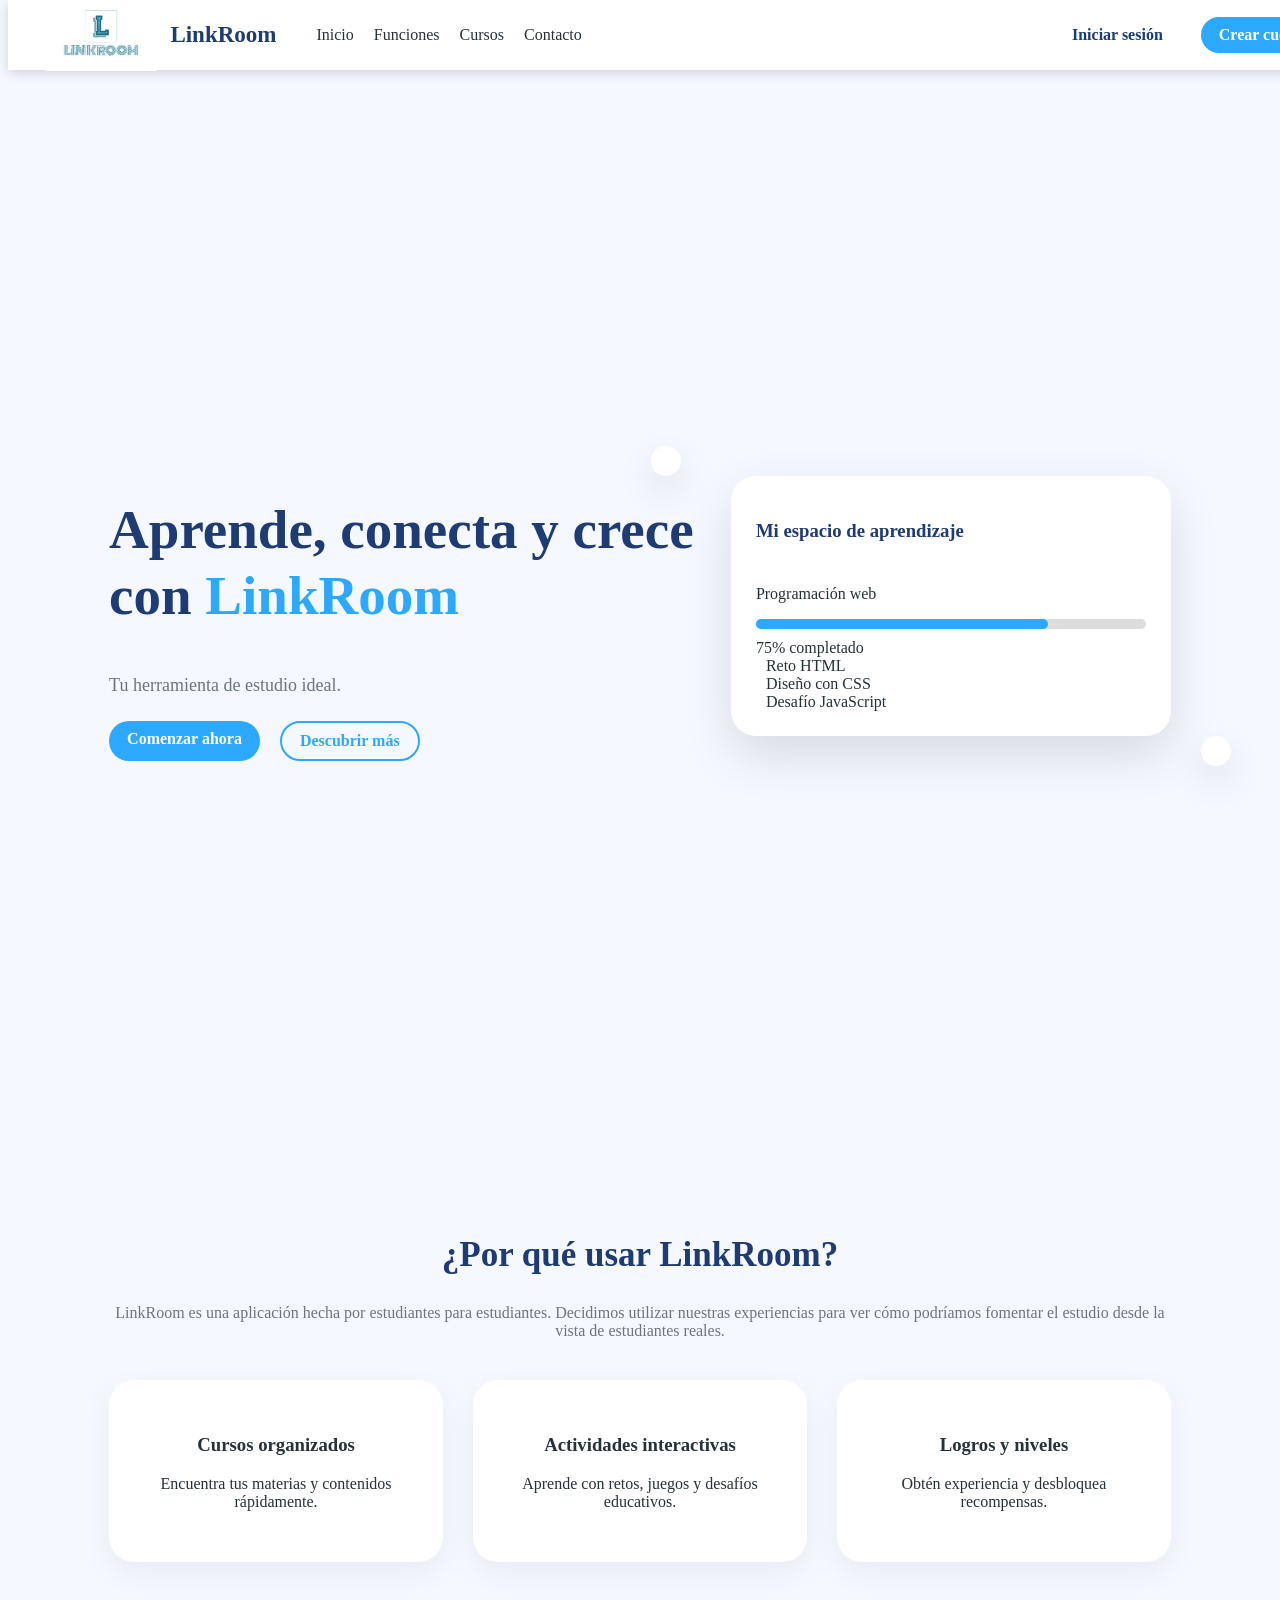
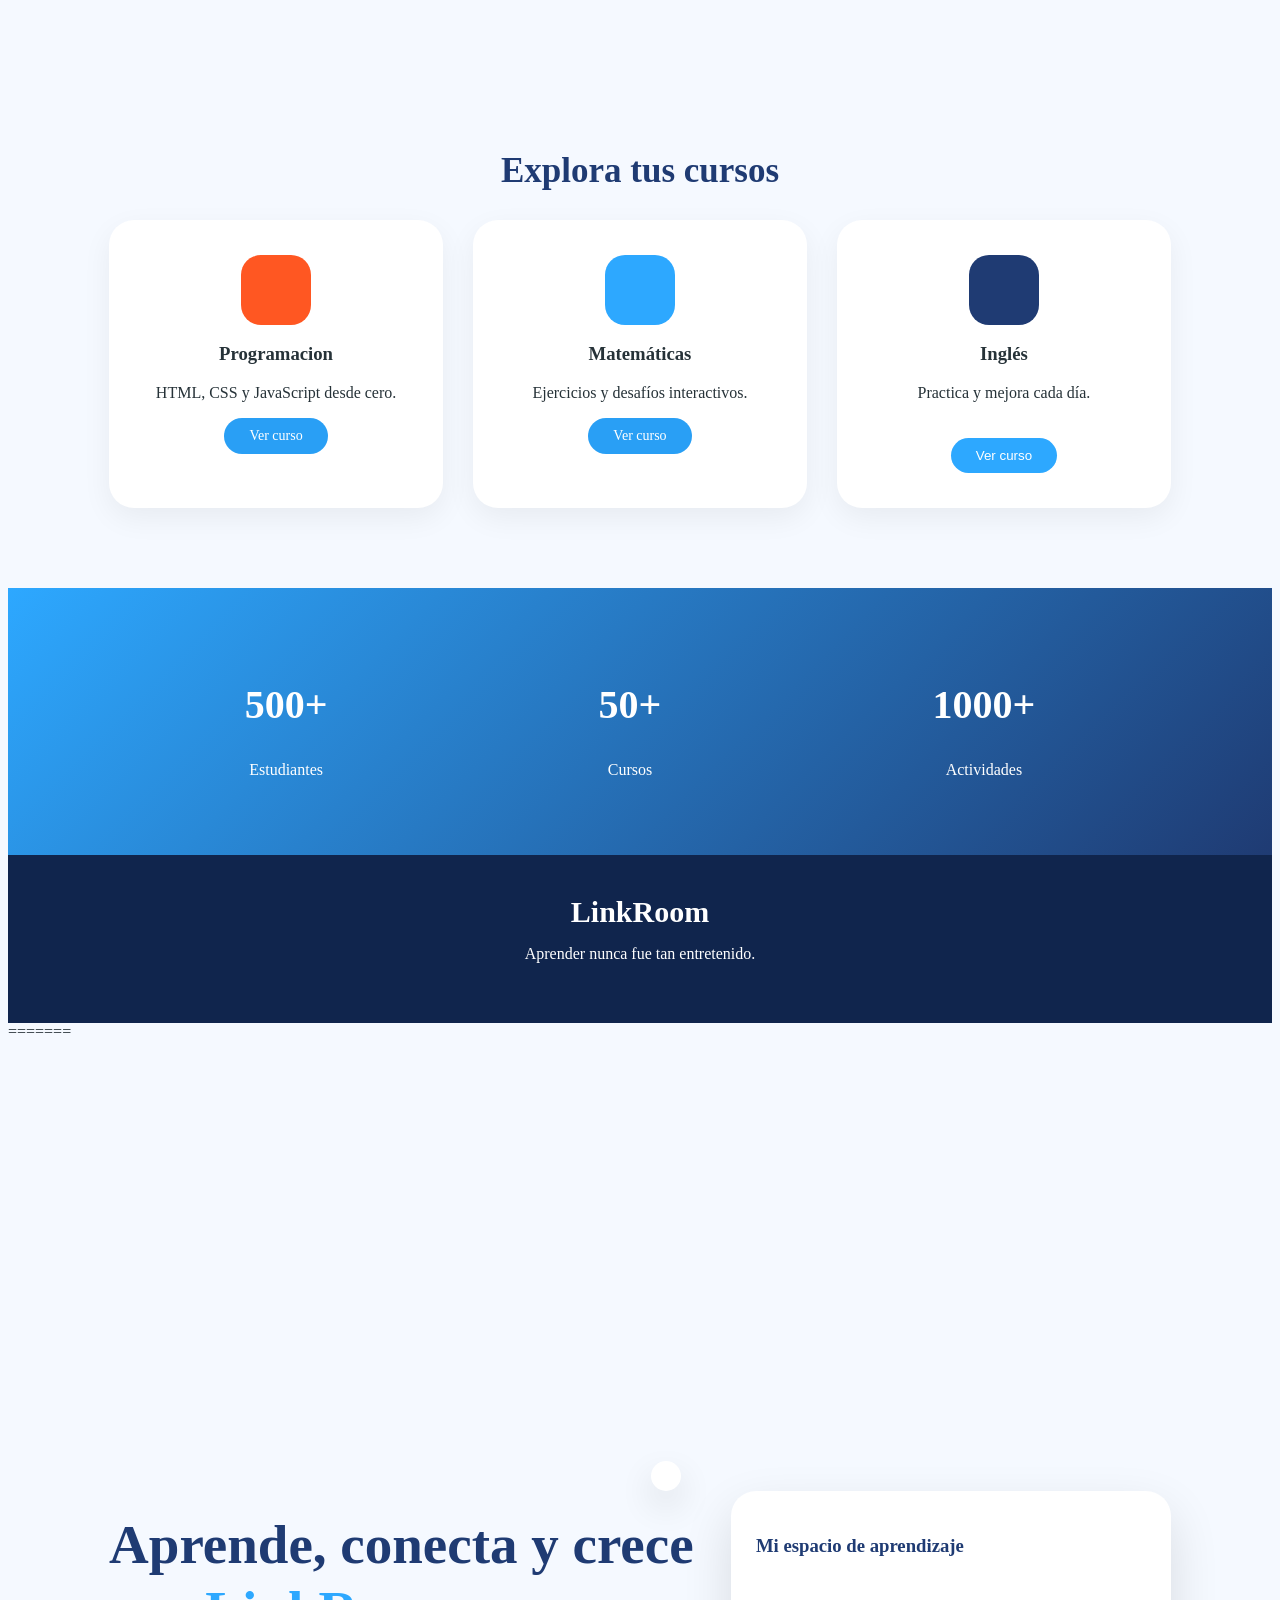
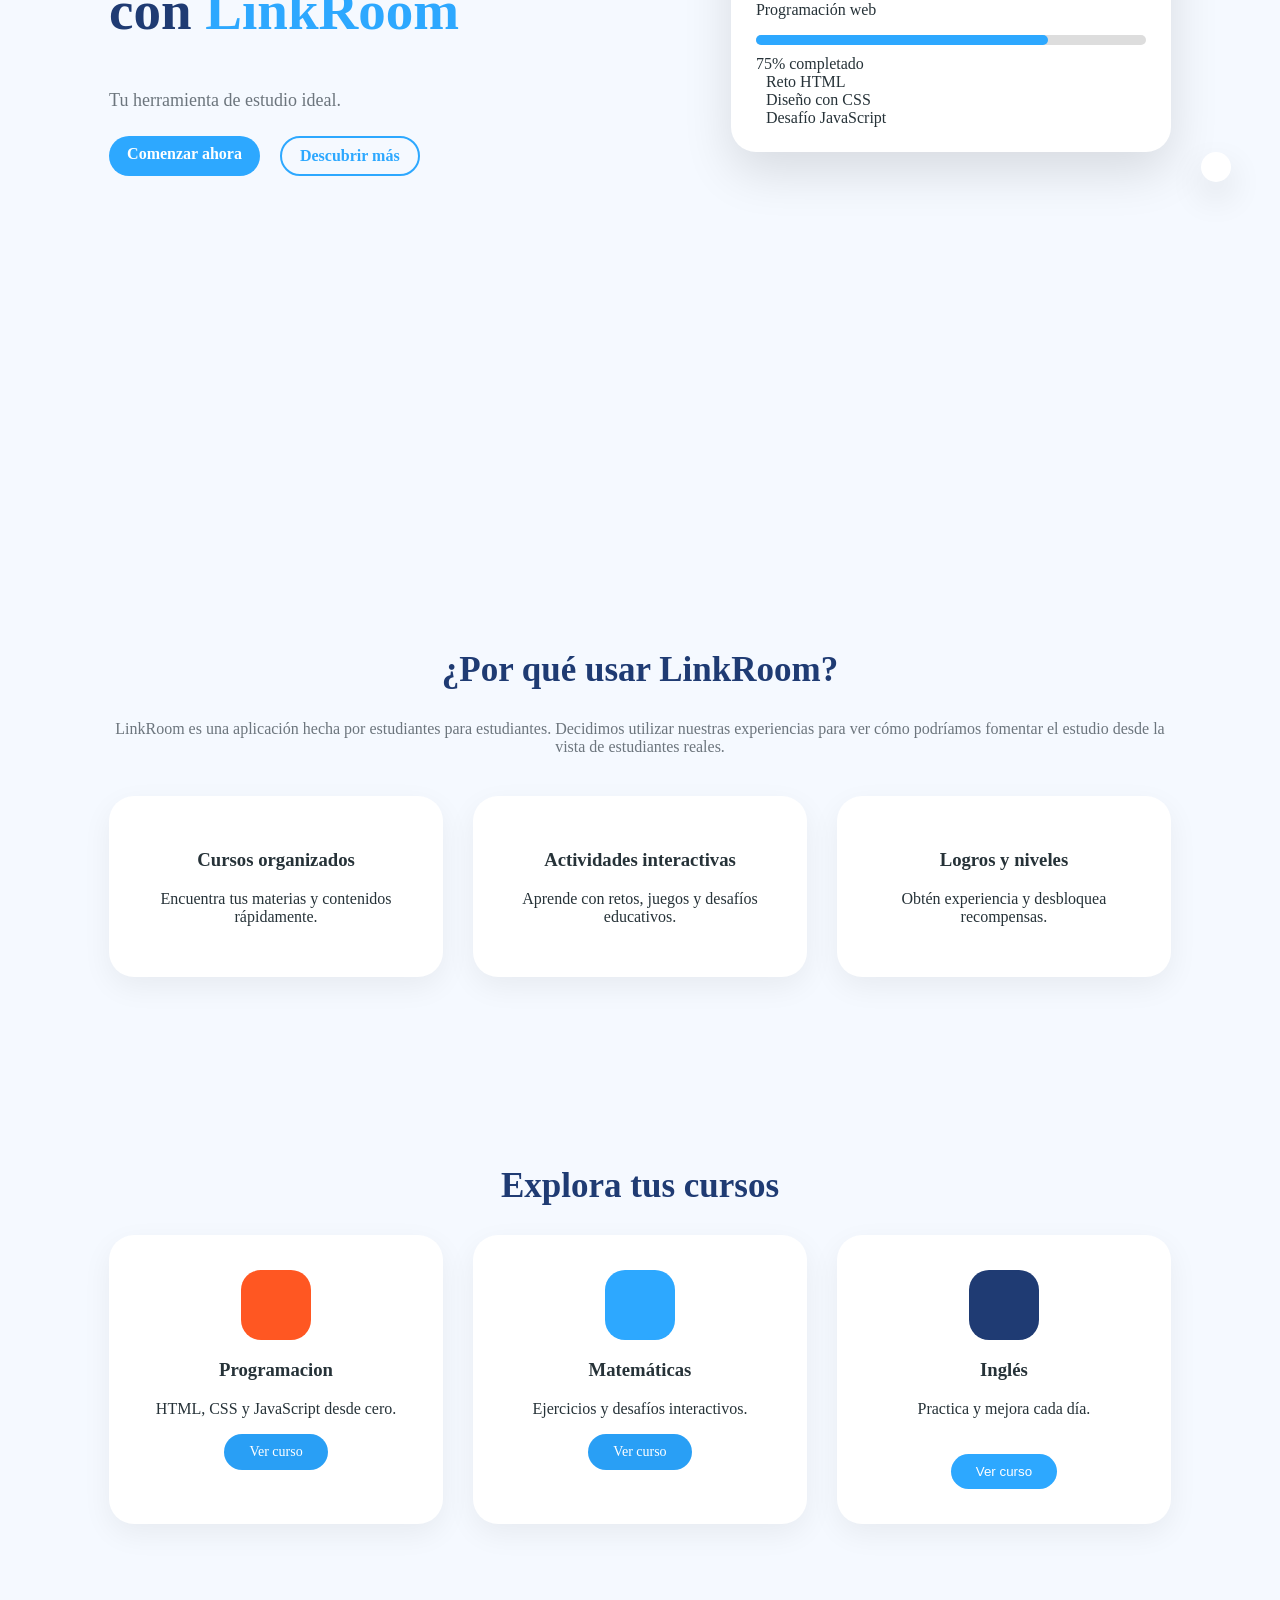
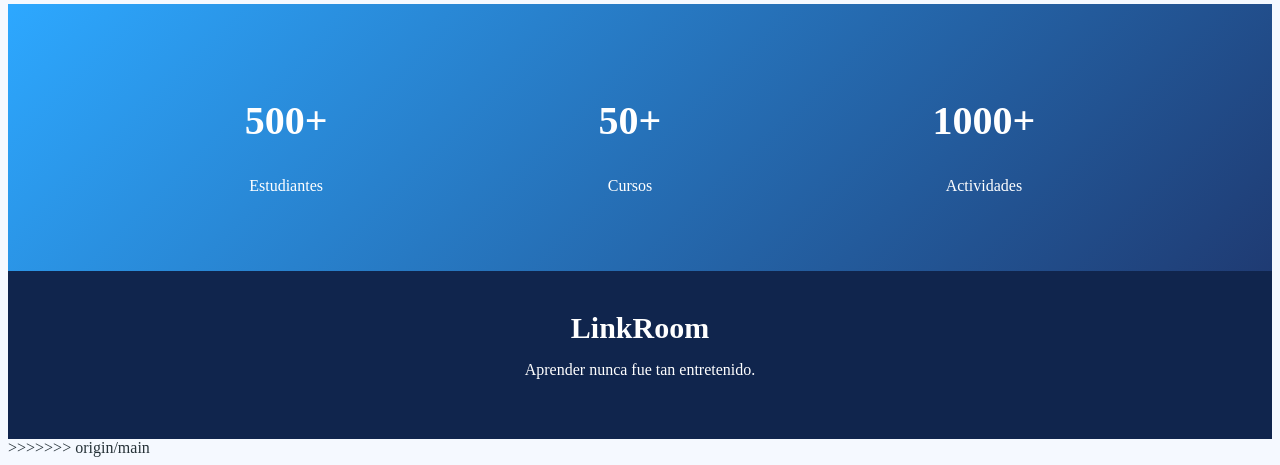
==== index.html @ 4f442d4c "Agrego README, HTML y CSS del proyecto Linkroom" ====
<<<<<<< HEAD
<!DOCTYPE html>
<html lang="es">
<head>
    <meta charset="UTF-8">
    <meta name="viewport" content="width=device-width, initial-scale=1.0">

    <title>LinkRoom | Aprende, conecta y crece</title>

    <link rel="stylesheet" href="linkroom.css">
    <link rel="stylesheet" href="mockup.css">
</head>
<body>

<header class="encabezado">
  <div class="logo">
     <img src="LINKROOM.jpg" alt="Logo de LinkRoom" class="logo-imagen">
    <i class="fa-solid fa-link"></i>
    <span>LinkRoom</span>
  </div>

  <nav class="navegacion">
    <a href="#inicio">Inicio</a>
    <a href="#funciones">Funciones</a>
    <a href="#cursos">Cursos</a>
    <a href="#contacto">Contacto</a>
      <a href="https://www.instagram.com/linkroom.sip/"
      target="_blank"
      class="instagram"
      aria-label="Instagram de LinkRoom">
        <i class="fab fa-instagram"></i>
    </a>
  </nav>

  <div class="botones-encabezado">
    <a href="registro.html" class="login-btn">Iniciar sesión</a>
    <a href="crear-cuenta.html" class="boton-principal">Crear cuenta</a>
  </div>

  <div class="menu-movil">
    <i class="fa-solid fa-bars"></i>
  </div>
</header>

<main>

  <section class="principal" id="inicio">
    <div class="texto-principal">
      <h1>Aprende, conecta y crece con <span>LinkRoom</span></h1>
      <p>Tu herramienta de estudio ideal.</p>

      <div class="botones-principales">
        <a href="registro.html" class="boton-principal">Comenzar ahora</a>
        <a href="#funciones" class="boton-secundario">Descubrir más</a>
      </div>
    </div>

    <div class="vista-panel">
      <article class="tarjeta-flotante tarjeta-experiencia">
        <i class="fa-solid fa-star"></i>
      </article>

      <article class="panel-estudiante">
        <header class="panel-titulo">
          <h3>Mi espacio de aprendizaje</h3>
          <i class="fa-solid fa-graduation-cap"></i>
        </header>

        <div class="progreso">
          <p>Programación web</p>

          <div class="barra">
            <div></div>
          </div>

          <span>75% completado</span>
        </div>

        <div class="lista-actividades">
          <article>
            <i class="fa-solid fa-code"></i>
            Reto HTML
          </article>

          <article>
            <i class="fa-solid fa-palette"></i>
            Diseño con CSS
          </article>

          <article>
            <i class="fa-solid fa-bolt"></i>
            Desafío JavaScript
          </article>
        </div>
      </article>

      <article class="tarjeta-flotante tarjeta-nivel">
        <i class="fa-solid fa-trophy"></i>
      </article>
    </div>
  </section>

  <section class="funciones" id="funciones">
    <header>
      <h2>¿Por qué usar LinkRoom?</h2>
      <p class="descripcion-seccion">
        LinkRoom es una aplicación hecha por estudiantes para estudiantes.
        Decidimos utilizar nuestras experiencias para ver cómo podríamos
        fomentar el estudio desde la vista de estudiantes reales.
      </p>
    </header>

    <div class="contenedor-funciones">

      <article class="tarjeta-funcion">
        <i class="fa-solid fa-book-open"></i>
        <h3>Cursos organizados</h3>
        <p>Encuentra tus materias y contenidos rápidamente.</p>
      </article>

      <article class="tarjeta-funcion">
        <i class="fa-solid fa-gamepad"></i>
        <h3>Actividades interactivas</h3>
        <p>Aprende con retos, juegos y desafíos educativos.</p>
      </article>

      <article class="tarjeta-funcion">
        <i class="fa-solid fa-ranking-star"></i>
        <h3>Logros y niveles</h3>
        <p>Obtén experiencia y desbloquea recompensas.</p>
      </article>

    </div>
  </section>

  <section class="cursos" id="cursos">
    <header>
      <h2>Explora tus cursos</h2>
    </header>

    <div class="contenedor-cursos">

      <article class="tarjeta-curso">
        <div class="icono-curso naranja">
          <i class="fa-brands fa-html5"></i>
        </div>

        <h3>Programacion</h3>
        <p>HTML, CSS y JavaScript desde cero.</p>
        <a href="clase-programacion.html" class="boton-curso">
    Ver curso
</a>
      </article>

      <article class="tarjeta-curso">
        <div class="icono-curso celeste">
          <i class="fa-solid fa-calculator"></i>
        </div>

        <h3>Matemáticas</h3>
        <p>Ejercicios y desafíos interactivos.</p>
      <a href="matematicas-clase.html" class="boton-curso">
    Ver curso
</a>
      </article>

      <article class="tarjeta-curso">
        <div class="icono-curso azul">
          <i class="fa-solid fa-language"></i>
        </div>

        <h3>Inglés</h3>
        <p>Practica y mejora cada día.</p>
        <button>Ver curso</button>
      </article>

    </div>
  </section>

  <section class="estadisticas">
    <article>
      <h2>500+</h2>
      <p>Estudiantes</p>
    </article>

    <article>
      <h2>50+</h2>
      <p>Cursos</p>
    </article>

    <article>
      <h2>1000+</h2>
      <p>Actividades</p>
    </article>
  </section>

</main>

<footer id="contacto">
  <div class="logo-pie">
    <i class="fa-solid fa-link"></i>
    LinkRoom
  </div>

  <p>Aprender nunca fue tan entretenido.</p>

  <div class="redes">
    <i class="fa-brands fa-instagram"></i>
    <i class="fa-brands fa-discord"></i>
    <i class="fa-brands fa-youtube"></i>
  </div>


</footer>

<script src="js/principal.js"></script>

</body>
=======
<!DOCTYPE html>
<html lang="es">
<head>
    <meta charset="UTF-8">
    <meta name="viewport" content="width=device-width, initial-scale=1.0">

    <title>LinkRoom | Aprende, conecta y crece</title>

    <link rel="stylesheet" href="linkroom.css">
    <link rel="stylesheet" href="mockup.css">
</head>
<body>

<header class="encabezado">
  <div class="logo">
     <img src="LINKROOM.jpg" alt="Logo de LinkRoom" class="logo-imagen">
    <i class="fa-solid fa-link"></i>
    <span>LinkRoom</span>
  </div>

  <nav class="navegacion">
    <a href="#inicio">Inicio</a>
    <a href="#funciones">Funciones</a>
    <a href="#cursos">Cursos</a>
    <a href="#contacto">Contacto</a>
      <a href="https://www.instagram.com/linkroom.sip/"
      target="_blank"
      class="instagram"
      aria-label="Instagram de LinkRoom">
        <i class="fab fa-instagram"></i>
    </a>
  </nav>

  <div class="botones-encabezado">
    <a href="registro.html" class="login-btn">Iniciar sesión</a>
    <a href="crear-cuenta.html" class="boton-principal">Crear cuenta</a>
  </div>

  <div class="menu-movil">
    <i class="fa-solid fa-bars"></i>
  </div>
</header>

<main>

  <section class="principal" id="inicio">
    <div class="texto-principal">
      <h1>Aprende, conecta y crece con <span>LinkRoom</span></h1>
      <p>Tu herramienta de estudio ideal.</p>

      <div class="botones-principales">
        <a href="registro.html" class="boton-principal">Comenzar ahora</a>
        <a href="#funciones" class="boton-secundario">Descubrir más</a>
      </div>
    </div>

    <div class="vista-panel">
      <article class="tarjeta-flotante tarjeta-experiencia">
        <i class="fa-solid fa-star"></i>
      </article>

      <article class="panel-estudiante">
        <header class="panel-titulo">
          <h3>Mi espacio de aprendizaje</h3>
          <i class="fa-solid fa-graduation-cap"></i>
        </header>

        <div class="progreso">
          <p>Programación web</p>

          <div class="barra">
            <div></div>
          </div>

          <span>75% completado</span>
        </div>

        <div class="lista-actividades">
          <article>
            <i class="fa-solid fa-code"></i>
            Reto HTML
          </article>

          <article>
            <i class="fa-solid fa-palette"></i>
            Diseño con CSS
          </article>

          <article>
            <i class="fa-solid fa-bolt"></i>
            Desafío JavaScript
          </article>
        </div>
      </article>

      <article class="tarjeta-flotante tarjeta-nivel">
        <i class="fa-solid fa-trophy"></i>
      </article>
    </div>
  </section>

  <section class="funciones" id="funciones">
    <header>
      <h2>¿Por qué usar LinkRoom?</h2>
      <p class="descripcion-seccion">
        LinkRoom es una aplicación hecha por estudiantes para estudiantes.
        Decidimos utilizar nuestras experiencias para ver cómo podríamos
        fomentar el estudio desde la vista de estudiantes reales.
      </p>
    </header>

    <div class="contenedor-funciones">

      <article class="tarjeta-funcion">
        <i class="fa-solid fa-book-open"></i>
        <h3>Cursos organizados</h3>
        <p>Encuentra tus materias y contenidos rápidamente.</p>
      </article>

      <article class="tarjeta-funcion">
        <i class="fa-solid fa-gamepad"></i>
        <h3>Actividades interactivas</h3>
        <p>Aprende con retos, juegos y desafíos educativos.</p>
      </article>

      <article class="tarjeta-funcion">
        <i class="fa-solid fa-ranking-star"></i>
        <h3>Logros y niveles</h3>
        <p>Obtén experiencia y desbloquea recompensas.</p>
      </article>

    </div>
  </section>

  <section class="cursos" id="cursos">
    <header>
      <h2>Explora tus cursos</h2>
    </header>

    <div class="contenedor-cursos">

      <article class="tarjeta-curso">
        <div class="icono-curso naranja">
          <i class="fa-brands fa-html5"></i>
        </div>

        <h3>Programacion</h3>
        <p>HTML, CSS y JavaScript desde cero.</p>
        <a href="clase-programacion.html" class="boton-curso">
    Ver curso
</a>
      </article>

      <article class="tarjeta-curso">
        <div class="icono-curso celeste">
          <i class="fa-solid fa-calculator"></i>
        </div>

        <h3>Matemáticas</h3>
        <p>Ejercicios y desafíos interactivos.</p>
      <a href="matematicas-clase.html" class="boton-curso">
    Ver curso
</a>
      </article>

      <article class="tarjeta-curso">
        <div class="icono-curso azul">
          <i class="fa-solid fa-language"></i>
        </div>

        <h3>Inglés</h3>
        <p>Practica y mejora cada día.</p>
        <button>Ver curso</button>
      </article>

    </div>
  </section>

  <section class="estadisticas">
    <article>
      <h2>500+</h2>
      <p>Estudiantes</p>
    </article>

    <article>
      <h2>50+</h2>
      <p>Cursos</p>
    </article>

    <article>
      <h2>1000+</h2>
      <p>Actividades</p>
    </article>
  </section>

</main>

<footer id="contacto">
  <div class="logo-pie">
    <i class="fa-solid fa-link"></i>
    LinkRoom
  </div>

  <p>Aprender nunca fue tan entretenido.</p>

  <div class="redes">
    <i class="fa-brands fa-instagram"></i>
    <i class="fa-brands fa-discord"></i>
    <i class="fa-brands fa-youtube"></i>
  </div>


</footer>

<script src="js/principal.js"></script>

</body>
>>>>>>> origin/main
</html>
---- linkroom.css ----
<<<<<<< HEAD
/* ===================================
LINKROOM - ESTILOS PRINCIPALES
DiseÃ±o en espaÃ±ol
=================================== */


/* CONFIGURACIÃ“N GENERAL */


* {
  margin: 0;
  padding: 0;
  box-sizing: border-box;
  font-family: 'Poppins', sans-serif;
  scroll-behavior: smooth;
}

:root {
  --azul-celeste: #2DA8FF;
  --azul-oscuro: #1F3B73;
  --blanco: #fff;
  --fondo: #F5F9FF;
  --texto: #263238;
  --gris: #6c757d;
  --sombra: 0 10px 30px rgba(0, 0, 0, .06);
}

body {
  background: var(--fondo);
  color: var(--texto);
  overflow-x: hidden;
  transition: background-color 0.5s ease;
}

/* Header */
.encabezado {
  width: 100%;
  height: 70px;
  background: var(--blanco);
  display: flex;
  align-items: center;
  padding: 0 3%;
  position: fixed;
  top: 0;
  z-index: 1000;
  box-shadow: 0 3px 12px rgba(0, 0, 0, .08);
}

.logo {
  display: flex;
  align-items: center;
  gap: 7px;
  font-size: 23px;
  font-weight: 700;
  color: var(--azul-oscuro);
}

.logo i {
  color: var(--azul-celeste);
  font-size: 27px;
}

.navegacion {
  display: flex;
  gap: 20px;
  margin-left: 40px;
}

.navegacion a {
  text-decoration: none;
  color: var(--texto);
  font-weight: 500;
  transition: .3s;
}

.navegacion a:hover {
  color: var(--azul-celeste);
}

.botones-encabezado {
  display: flex;
  align-items: center;
  gap: 10px;
  margin-left: auto;
}

.boton-principal,
.boton-iniciar,
.boton-secundario {
  padding: 9px 18px;
  border-radius: 25px;
  text-decoration: none;
  font-weight: 600;
  transition: .3s;
}

.login-btn {
    color: #183b7a;
    text-decoration: none;
    font-weight: 600;
    margin-right: 28px;
}




.boton-principal {
  background: var(--azul-celeste);
  color: var(--blanco);
}

.boton-principal:hover {
  transform: translateY(-2px);
  box-shadow: 0 7px 15px rgba(45, 168, 255, .3);
}

.boton-iniciar {
  color: var(--azul-oscuro);
}

.boton-secundario {
  border: 2px solid var(--azul-celeste);
  color: var(--azul-celeste);
}

.menu-movil {
  display: none;
  font-size: 24px;
}

/* Principal */
.principal {
  min-height: 100vh;
  padding: 130px 8% 70px;
  display: flex;
  align-items: center;
  justify-content: space-between;
}

.texto-principal {
  max-width: 600px;
}

.texto-principal h1 {
  font-size: 55px;
  line-height: 1.2;
  color: var(--azul-oscuro);
}

.texto-principal h1 span {
  color: var(--azul-celeste);
}

.texto-principal p {
  margin: 25px 0;
  font-size: 18px;
  color: var(--gris);
}

.botones-principales {
  display: flex;
  gap: 20px;
}

/* Panel */
.vista-panel {
  position: relative;
}

.panel-estudiante {
  width: 390px;
  background: var(--blanco);
  padding: 25px;
  border-radius: 25px;
  box-shadow: 0 20px 50px rgba(0, 0, 0, .12);
}

.panel-titulo {
  display: flex;
  justify-content: space-between;
  align-items: center;
  color: var(--azul-oscuro);
}

.progreso {
  margin-top: 25px;
}

.barra {
  height: 10px;
  background: #ddd;
  border-radius: 20px;
  margin: 10px 0;
}

.barra div {
  width: 75%;
  height: 100%;
  background: var(--azul-celeste);
  border-radius: 20px;
}

.lista-actividades div {
  background: #f2f7ff;
  padding: 15px;
  margin-top: 12px;
  border-radius: 15px;
}

.lista-actividades i {
  color: var(--azul-celeste);
  margin-right: 10px;
}

.tarjeta-flotante {
  position: absolute;
  background: var(--blanco);
  padding: 15px;
  border-radius: 18px;
  display: flex;
  align-items: center;
  gap: 10px;
  box-shadow: 0 15px 35px rgba(0, 0, 0, .12);
}

.tarjeta-flotante i {
  color: #FFD700;
  font-size: 25px;
}

.tarjeta-experiencia {
  top: -30px;
  left: -80px;
}

.tarjeta-nivel {
  bottom: -30px;
  right: -60px;
}

/* Secciones */
.funciones,
.cursos {
  padding: 80px 8%;
  text-align: center;
}

.funciones h2,
.cursos h2 {
  color: var(--azul-oscuro);
  font-size: 35px;
}

.descripcion-seccion {
  color: var(--gris);
  margin: 15px auto 40px;
}

.contenedor-funciones,
.contenedor-cursos {
  display: grid;
  grid-template-columns: repeat(3, 1fr);
  gap: 30px;
}

.tarjeta-funcion,
.tarjeta-curso {
  background: var(--blanco);
  padding: 35px;
  border-radius: 25px;
  box-shadow: var(--sombra);
  transition: .3s;
}

.tarjeta-funcion:hover,
.tarjeta-curso:hover {
  transform: translateY(-10px);
}

.tarjeta-funcion i {
  color: var(--azul-celeste);
  font-size: 40px;
  margin-bottom: 20px;
}

/* Cursos */
.icono-curso {
  width: 70px;
  height: 70px;
  margin: auto;
  border-radius: 20px;
  display: flex;
  align-items: center;
  justify-content: center;
  color: var(--blanco);
  font-size: 35px;
}

.naranja {
  background: #ff5722;
}

.celeste {
  background: var(--azul-celeste);
}

.azul {
  background: var(--azul-oscuro);
}

.tarjeta-curso button {
  margin-top: 20px;
  padding: 10px 25px;
  border: none;
  border-radius: 25px;
  background: var(--azul-celeste);
  color: var(--blanco);
  cursor: pointer;
}

/* Estadísticas */
.estadisticas {
  background: linear-gradient(135deg, var(--azul-celeste), var(--azul-oscuro));
  color: var(--blanco);
  padding: 60px 8%;
  display: flex;
  justify-content: space-around;
  text-align: center;
}

.estadisticas h2 {
  font-size: 40px;
}

/* Footer */
footer {
  background: #10254d;
  color: var(--blanco);
  text-align: center;
  padding: 40px;
}

.logo-pie {
  font-size: 30px;
  font-weight: 700;
}

.redes {
  margin: 20px;
}

.redes i {
  font-size: 25px;
  margin: 10px;
}

/* Responsive */
@media (max-width: 900px) {
  .principal {
    flex-direction: column;
    text-align: center;
  }

  .texto-principal h1 {
    font-size: 40px;
  }

  .contenedor-funciones,
  .contenedor-cursos {
    grid-template-columns: 1fr;
  }

  .navegacion,
  .botones-encabezado {
    display: none;
  }

  .menu-movil {
    display: block;
    margin-left: auto;
  }

  .panel-estudiante {
    margin-top: 70px;
  }
}




/* =====formulario de registro===== */
.formulario-seccion {
    width: 400px;
    max-width: 90%;
    margin: 100px auto;
    padding: 40px;
    background: white;
    border-radius: 20px;
    box-shadow: 0 15px 40px rgba(0, 0, 0, 0.08);
}

.formulario-seccion h1 {
    color: #23427f;
    margin-bottom: 10px;
}

.formulario-seccion p {
    color: #666;
    margin-bottom: 25px;
}

.formulario-seccion form {
    display: flex;
    flex-direction: column;
}

.formulario-seccion label {
    margin-bottom: 7px;
    color: #333;
    font-weight: 600;
}

.formulario-seccion input {
    padding: 13px;
    margin-bottom: 18px;
    border: 1px solid #ddd;
    border-radius: 8px;
    font-size: 15px;
}

.formulario-seccion input:focus {
    outline: none;
    border-color: #2da3f5;
}

.formulario-seccion button {
    border: none;
    cursor: pointer;
    font-size: 16px;
    margin-top: 5px;
}

.formulario-seccion a {
    color: #249cf0;
    text-decoration: none;
}
.logo-imagen {
    width: 110px;
    height: 110px;
    object-fit: contain;
}

.boton-curso {
    display: inline-block;
    text-decoration: none;
    background-color: #299ff5;
    color: white;
    padding: 10px 25px;
    border-radius: 25px;
    font-size: 14px;
}

.boton-curso:hover {
    background-color: #168de5;
=======
/* ===================================
LINKROOM - ESTILOS PRINCIPALES
DiseÃ±o en espaÃ±ol
=================================== */


/* CONFIGURACIÃ“N GENERAL */


* {
  margin: 0;
  padding: 0;
  box-sizing: border-box;
  font-family: 'Poppins', sans-serif;
  scroll-behavior: smooth;
}

:root {
  --azul-celeste: #2DA8FF;
  --azul-oscuro: #1F3B73;
  --blanco: #fff;
  --fondo: #F5F9FF;
  --texto: #263238;
  --gris: #6c757d;
  --sombra: 0 10px 30px rgba(0, 0, 0, .06);
}

body {
  background: var(--fondo);
  color: var(--texto);
  overflow-x: hidden;
  transition: background-color 0.5s ease;
}

/* Header */
.encabezado {
  width: 100%;
  height: 70px;
  background: var(--blanco);
  display: flex;
  align-items: center;
  padding: 0 3%;
  position: fixed;
  top: 0;
  z-index: 1000;
  box-shadow: 0 3px 12px rgba(0, 0, 0, .08);
}

.logo {
  display: flex;
  align-items: center;
  gap: 7px;
  font-size: 23px;
  font-weight: 700;
  color: var(--azul-oscuro);
}

.logo i {
  color: var(--azul-celeste);
  font-size: 27px;
}

.navegacion {
  display: flex;
  gap: 20px;
  margin-left: 40px;
}

.navegacion a {
  text-decoration: none;
  color: var(--texto);
  font-weight: 500;
  transition: .3s;
}

.navegacion a:hover {
  color: var(--azul-celeste);
}

.botones-encabezado {
  display: flex;
  align-items: center;
  gap: 10px;
  margin-left: auto;
}

.boton-principal,
.boton-iniciar,
.boton-secundario {
  padding: 9px 18px;
  border-radius: 25px;
  text-decoration: none;
  font-weight: 600;
  transition: .3s;
}

.login-btn {
    color: #183b7a;
    text-decoration: none;
    font-weight: 600;
    margin-right: 28px;
}




.boton-principal {
  background: var(--azul-celeste);
  color: var(--blanco);
}

.boton-principal:hover {
  transform: translateY(-2px);
  box-shadow: 0 7px 15px rgba(45, 168, 255, .3);
}

.boton-iniciar {
  color: var(--azul-oscuro);
}

.boton-secundario {
  border: 2px solid var(--azul-celeste);
  color: var(--azul-celeste);
}

.menu-movil {
  display: none;
  font-size: 24px;
}

/* Principal */
.principal {
  min-height: 100vh;
  padding: 130px 8% 70px;
  display: flex;
  align-items: center;
  justify-content: space-between;
}

.texto-principal {
  max-width: 600px;
}

.texto-principal h1 {
  font-size: 55px;
  line-height: 1.2;
  color: var(--azul-oscuro);
}

.texto-principal h1 span {
  color: var(--azul-celeste);
}

.texto-principal p {
  margin: 25px 0;
  font-size: 18px;
  color: var(--gris);
}

.botones-principales {
  display: flex;
  gap: 20px;
}

/* Panel */
.vista-panel {
  position: relative;
}

.panel-estudiante {
  width: 390px;
  background: var(--blanco);
  padding: 25px;
  border-radius: 25px;
  box-shadow: 0 20px 50px rgba(0, 0, 0, .12);
}

.panel-titulo {
  display: flex;
  justify-content: space-between;
  align-items: center;
  color: var(--azul-oscuro);
}

.progreso {
  margin-top: 25px;
}

.barra {
  height: 10px;
  background: #ddd;
  border-radius: 20px;
  margin: 10px 0;
}

.barra div {
  width: 75%;
  height: 100%;
  background: var(--azul-celeste);
  border-radius: 20px;
}

.lista-actividades div {
  background: #f2f7ff;
  padding: 15px;
  margin-top: 12px;
  border-radius: 15px;
}

.lista-actividades i {
  color: var(--azul-celeste);
  margin-right: 10px;
}

.tarjeta-flotante {
  position: absolute;
  background: var(--blanco);
  padding: 15px;
  border-radius: 18px;
  display: flex;
  align-items: center;
  gap: 10px;
  box-shadow: 0 15px 35px rgba(0, 0, 0, .12);
}

.tarjeta-flotante i {
  color: #FFD700;
  font-size: 25px;
}

.tarjeta-experiencia {
  top: -30px;
  left: -80px;
}

.tarjeta-nivel {
  bottom: -30px;
  right: -60px;
}

/* Secciones */
.funciones,
.cursos {
  padding: 80px 8%;
  text-align: center;
}

.funciones h2,
.cursos h2 {
  color: var(--azul-oscuro);
  font-size: 35px;
}

.descripcion-seccion {
  color: var(--gris);
  margin: 15px auto 40px;
}

.contenedor-funciones,
.contenedor-cursos {
  display: grid;
  grid-template-columns: repeat(3, 1fr);
  gap: 30px;
}

.tarjeta-funcion,
.tarjeta-curso {
  background: var(--blanco);
  padding: 35px;
  border-radius: 25px;
  box-shadow: var(--sombra);
  transition: .3s;
}

.tarjeta-funcion:hover,
.tarjeta-curso:hover {
  transform: translateY(-10px);
}

.tarjeta-funcion i {
  color: var(--azul-celeste);
  font-size: 40px;
  margin-bottom: 20px;
}

/* Cursos */
.icono-curso {
  width: 70px;
  height: 70px;
  margin: auto;
  border-radius: 20px;
  display: flex;
  align-items: center;
  justify-content: center;
  color: var(--blanco);
  font-size: 35px;
}

.naranja {
  background: #ff5722;
}

.celeste {
  background: var(--azul-celeste);
}

.azul {
  background: var(--azul-oscuro);
}

.tarjeta-curso button {
  margin-top: 20px;
  padding: 10px 25px;
  border: none;
  border-radius: 25px;
  background: var(--azul-celeste);
  color: var(--blanco);
  cursor: pointer;
}

/* Estadísticas */
.estadisticas {
  background: linear-gradient(135deg, var(--azul-celeste), var(--azul-oscuro));
  color: var(--blanco);
  padding: 60px 8%;
  display: flex;
  justify-content: space-around;
  text-align: center;
}

.estadisticas h2 {
  font-size: 40px;
}

/* Footer */
footer {
  background: #10254d;
  color: var(--blanco);
  text-align: center;
  padding: 40px;
}

.logo-pie {
  font-size: 30px;
  font-weight: 700;
}

.redes {
  margin: 20px;
}

.redes i {
  font-size: 25px;
  margin: 10px;
}

/* Responsive */
@media (max-width: 900px) {
  .principal {
    flex-direction: column;
    text-align: center;
  }

  .texto-principal h1 {
    font-size: 40px;
  }

  .contenedor-funciones,
  .contenedor-cursos {
    grid-template-columns: 1fr;
  }

  .navegacion,
  .botones-encabezado {
    display: none;
  }

  .menu-movil {
    display: block;
    margin-left: auto;
  }

  .panel-estudiante {
    margin-top: 70px;
  }
}




/* =====formulario de registro===== */
.formulario-seccion {
    width: 400px;
    max-width: 90%;
    margin: 100px auto;
    padding: 40px;
    background: white;
    border-radius: 20px;
    box-shadow: 0 15px 40px rgba(0, 0, 0, 0.08);
}

.formulario-seccion h1 {
    color: #23427f;
    margin-bottom: 10px;
}

.formulario-seccion p {
    color: #666;
    margin-bottom: 25px;
}

.formulario-seccion form {
    display: flex;
    flex-direction: column;
}

.formulario-seccion label {
    margin-bottom: 7px;
    color: #333;
    font-weight: 600;
}

.formulario-seccion input {
    padding: 13px;
    margin-bottom: 18px;
    border: 1px solid #ddd;
    border-radius: 8px;
    font-size: 15px;
}

.formulario-seccion input:focus {
    outline: none;
    border-color: #2da3f5;
}

.formulario-seccion button {
    border: none;
    cursor: pointer;
    font-size: 16px;
    margin-top: 5px;
}

.formulario-seccion a {
    color: #249cf0;
    text-decoration: none;
}
.logo-imagen {
    width: 110px;
    height: 110px;
    object-fit: contain;
}

.boton-curso {
    display: inline-block;
    text-decoration: none;
    background-color: #299ff5;
    color: white;
    padding: 10px 25px;
    border-radius: 25px;
    font-size: 14px;
}

.boton-curso:hover {
    background-color: #168de5;
>>>>>>> origin/main
}
---- linkroom.css ----
<<<<<<< HEAD
/* ===================================
LINKROOM - ESTILOS PRINCIPALES
DiseÃ±o en espaÃ±ol
=================================== */


/* CONFIGURACIÃ“N GENERAL */


* {
  margin: 0;
  padding: 0;
  box-sizing: border-box;
  font-family: 'Poppins', sans-serif;
  scroll-behavior: smooth;
}

:root {
  --azul-celeste: #2DA8FF;
  --azul-oscuro: #1F3B73;
  --blanco: #fff;
  --fondo: #F5F9FF;
  --texto: #263238;
  --gris: #6c757d;
  --sombra: 0 10px 30px rgba(0, 0, 0, .06);
}

body {
  background: var(--fondo);
  color: var(--texto);
  overflow-x: hidden;
  transition: background-color 0.5s ease;
}

/* Header */
.encabezado {
  width: 100%;
  height: 70px;
  background: var(--blanco);
  display: flex;
  align-items: center;
  padding: 0 3%;
  position: fixed;
  top: 0;
  z-index: 1000;
  box-shadow: 0 3px 12px rgba(0, 0, 0, .08);
}

.logo {
  display: flex;
  align-items: center;
  gap: 7px;
  font-size: 23px;
  font-weight: 700;
  color: var(--azul-oscuro);
}

.logo i {
  color: var(--azul-celeste);
  font-size: 27px;
}

.navegacion {
  display: flex;
  gap: 20px;
  margin-left: 40px;
}

.navegacion a {
  text-decoration: none;
  color: var(--texto);
  font-weight: 500;
  transition: .3s;
}

.navegacion a:hover {
  color: var(--azul-celeste);
}

.botones-encabezado {
  display: flex;
  align-items: center;
  gap: 10px;
  margin-left: auto;
}

.boton-principal,
.boton-iniciar,
.boton-secundario {
  padding: 9px 18px;
  border-radius: 25px;
  text-decoration: none;
  font-weight: 600;
  transition: .3s;
}

.login-btn {
    color: #183b7a;
    text-decoration: none;
    font-weight: 600;
    margin-right: 28px;
}




.boton-principal {
  background: var(--azul-celeste);
  color: var(--blanco);
}

.boton-principal:hover {
  transform: translateY(-2px);
  box-shadow: 0 7px 15px rgba(45, 168, 255, .3);
}

.boton-iniciar {
  color: var(--azul-oscuro);
}

.boton-secundario {
  border: 2px solid var(--azul-celeste);
  color: var(--azul-celeste);
}

.menu-movil {
  display: none;
  font-size: 24px;
}

/* Principal */
.principal {
  min-height: 100vh;
  padding: 130px 8% 70px;
  display: flex;
  align-items: center;
  justify-content: space-between;
}

.texto-principal {
  max-width: 600px;
}

.texto-principal h1 {
  font-size: 55px;
  line-height: 1.2;
  color: var(--azul-oscuro);
}

.texto-principal h1 span {
  color: var(--azul-celeste);
}

.texto-principal p {
  margin: 25px 0;
  font-size: 18px;
  color: var(--gris);
}

.botones-principales {
  display: flex;
  gap: 20px;
}

/* Panel */
.vista-panel {
  position: relative;
}

.panel-estudiante {
  width: 390px;
  background: var(--blanco);
  padding: 25px;
  border-radius: 25px;
  box-shadow: 0 20px 50px rgba(0, 0, 0, .12);
}

.panel-titulo {
  display: flex;
  justify-content: space-between;
  align-items: center;
  color: var(--azul-oscuro);
}

.progreso {
  margin-top: 25px;
}

.barra {
  height: 10px;
  background: #ddd;
  border-radius: 20px;
  margin: 10px 0;
}

.barra div {
  width: 75%;
  height: 100%;
  background: var(--azul-celeste);
  border-radius: 20px;
}

.lista-actividades div {
  background: #f2f7ff;
  padding: 15px;
  margin-top: 12px;
  border-radius: 15px;
}

.lista-actividades i {
  color: var(--azul-celeste);
  margin-right: 10px;
}

.tarjeta-flotante {
  position: absolute;
  background: var(--blanco);
  padding: 15px;
  border-radius: 18px;
  display: flex;
  align-items: center;
  gap: 10px;
  box-shadow: 0 15px 35px rgba(0, 0, 0, .12);
}

.tarjeta-flotante i {
  color: #FFD700;
  font-size: 25px;
}

.tarjeta-experiencia {
  top: -30px;
  left: -80px;
}

.tarjeta-nivel {
  bottom: -30px;
  right: -60px;
}

/* Secciones */
.funciones,
.cursos {
  padding: 80px 8%;
  text-align: center;
}

.funciones h2,
.cursos h2 {
  color: var(--azul-oscuro);
  font-size: 35px;
}

.descripcion-seccion {
  color: var(--gris);
  margin: 15px auto 40px;
}

.contenedor-funciones,
.contenedor-cursos {
  display: grid;
  grid-template-columns: repeat(3, 1fr);
  gap: 30px;
}

.tarjeta-funcion,
.tarjeta-curso {
  background: var(--blanco);
  padding: 35px;
  border-radius: 25px;
  box-shadow: var(--sombra);
  transition: .3s;
}

.tarjeta-funcion:hover,
.tarjeta-curso:hover {
  transform: translateY(-10px);
}

.tarjeta-funcion i {
  color: var(--azul-celeste);
  font-size: 40px;
  margin-bottom: 20px;
}

/* Cursos */
.icono-curso {
  width: 70px;
  height: 70px;
  margin: auto;
  border-radius: 20px;
  display: flex;
  align-items: center;
  justify-content: center;
  color: var(--blanco);
  font-size: 35px;
}

.naranja {
  background: #ff5722;
}

.celeste {
  background: var(--azul-celeste);
}

.azul {
  background: var(--azul-oscuro);
}

.tarjeta-curso button {
  margin-top: 20px;
  padding: 10px 25px;
  border: none;
  border-radius: 25px;
  background: var(--azul-celeste);
  color: var(--blanco);
  cursor: pointer;
}

/* Estadísticas */
.estadisticas {
  background: linear-gradient(135deg, var(--azul-celeste), var(--azul-oscuro));
  color: var(--blanco);
  padding: 60px 8%;
  display: flex;
  justify-content: space-around;
  text-align: center;
}

.estadisticas h2 {
  font-size: 40px;
}

/* Footer */
footer {
  background: #10254d;
  color: var(--blanco);
  text-align: center;
  padding: 40px;
}

.logo-pie {
  font-size: 30px;
  font-weight: 700;
}

.redes {
  margin: 20px;
}

.redes i {
  font-size: 25px;
  margin: 10px;
}

/* Responsive */
@media (max-width: 900px) {
  .principal {
    flex-direction: column;
    text-align: center;
  }

  .texto-principal h1 {
    font-size: 40px;
  }

  .contenedor-funciones,
  .contenedor-cursos {
    grid-template-columns: 1fr;
  }

  .navegacion,
  .botones-encabezado {
    display: none;
  }

  .menu-movil {
    display: block;
    margin-left: auto;
  }

  .panel-estudiante {
    margin-top: 70px;
  }
}




/* =====formulario de registro===== */
.formulario-seccion {
    width: 400px;
    max-width: 90%;
    margin: 100px auto;
    padding: 40px;
    background: white;
    border-radius: 20px;
    box-shadow: 0 15px 40px rgba(0, 0, 0, 0.08);
}

.formulario-seccion h1 {
    color: #23427f;
    margin-bottom: 10px;
}

.formulario-seccion p {
    color: #666;
    margin-bottom: 25px;
}

.formulario-seccion form {
    display: flex;
    flex-direction: column;
}

.formulario-seccion label {
    margin-bottom: 7px;
    color: #333;
    font-weight: 600;
}

.formulario-seccion input {
    padding: 13px;
    margin-bottom: 18px;
    border: 1px solid #ddd;
    border-radius: 8px;
    font-size: 15px;
}

.formulario-seccion input:focus {
    outline: none;
    border-color: #2da3f5;
}

.formulario-seccion button {
    border: none;
    cursor: pointer;
    font-size: 16px;
    margin-top: 5px;
}

.formulario-seccion a {
    color: #249cf0;
    text-decoration: none;
}
.logo-imagen {
    width: 110px;
    height: 110px;
    object-fit: contain;
}

.boton-curso {
    display: inline-block;
    text-decoration: none;
    background-color: #299ff5;
    color: white;
    padding: 10px 25px;
    border-radius: 25px;
    font-size: 14px;
}

.boton-curso:hover {
    background-color: #168de5;
=======
/* ===================================
LINKROOM - ESTILOS PRINCIPALES
DiseÃ±o en espaÃ±ol
=================================== */


/* CONFIGURACIÃ“N GENERAL */


* {
  margin: 0;
  padding: 0;
  box-sizing: border-box;
  font-family: 'Poppins', sans-serif;
  scroll-behavior: smooth;
}

:root {
  --azul-celeste: #2DA8FF;
  --azul-oscuro: #1F3B73;
  --blanco: #fff;
  --fondo: #F5F9FF;
  --texto: #263238;
  --gris: #6c757d;
  --sombra: 0 10px 30px rgba(0, 0, 0, .06);
}

body {
  background: var(--fondo);
  color: var(--texto);
  overflow-x: hidden;
  transition: background-color 0.5s ease;
}

/* Header */
.encabezado {
  width: 100%;
  height: 70px;
  background: var(--blanco);
  display: flex;
  align-items: center;
  padding: 0 3%;
  position: fixed;
  top: 0;
  z-index: 1000;
  box-shadow: 0 3px 12px rgba(0, 0, 0, .08);
}

.logo {
  display: flex;
  align-items: center;
  gap: 7px;
  font-size: 23px;
  font-weight: 700;
  color: var(--azul-oscuro);
}

.logo i {
  color: var(--azul-celeste);
  font-size: 27px;
}

.navegacion {
  display: flex;
  gap: 20px;
  margin-left: 40px;
}

.navegacion a {
  text-decoration: none;
  color: var(--texto);
  font-weight: 500;
  transition: .3s;
}

.navegacion a:hover {
  color: var(--azul-celeste);
}

.botones-encabezado {
  display: flex;
  align-items: center;
  gap: 10px;
  margin-left: auto;
}

.boton-principal,
.boton-iniciar,
.boton-secundario {
  padding: 9px 18px;
  border-radius: 25px;
  text-decoration: none;
  font-weight: 600;
  transition: .3s;
}

.login-btn {
    color: #183b7a;
    text-decoration: none;
    font-weight: 600;
    margin-right: 28px;
}




.boton-principal {
  background: var(--azul-celeste);
  color: var(--blanco);
}

.boton-principal:hover {
  transform: translateY(-2px);
  box-shadow: 0 7px 15px rgba(45, 168, 255, .3);
}

.boton-iniciar {
  color: var(--azul-oscuro);
}

.boton-secundario {
  border: 2px solid var(--azul-celeste);
  color: var(--azul-celeste);
}

.menu-movil {
  display: none;
  font-size: 24px;
}

/* Principal */
.principal {
  min-height: 100vh;
  padding: 130px 8% 70px;
  display: flex;
  align-items: center;
  justify-content: space-between;
}

.texto-principal {
  max-width: 600px;
}

.texto-principal h1 {
  font-size: 55px;
  line-height: 1.2;
  color: var(--azul-oscuro);
}

.texto-principal h1 span {
  color: var(--azul-celeste);
}

.texto-principal p {
  margin: 25px 0;
  font-size: 18px;
  color: var(--gris);
}

.botones-principales {
  display: flex;
  gap: 20px;
}

/* Panel */
.vista-panel {
  position: relative;
}

.panel-estudiante {
  width: 390px;
  background: var(--blanco);
  padding: 25px;
  border-radius: 25px;
  box-shadow: 0 20px 50px rgba(0, 0, 0, .12);
}

.panel-titulo {
  display: flex;
  justify-content: space-between;
  align-items: center;
  color: var(--azul-oscuro);
}

.progreso {
  margin-top: 25px;
}

.barra {
  height: 10px;
  background: #ddd;
  border-radius: 20px;
  margin: 10px 0;
}

.barra div {
  width: 75%;
  height: 100%;
  background: var(--azul-celeste);
  border-radius: 20px;
}

.lista-actividades div {
  background: #f2f7ff;
  padding: 15px;
  margin-top: 12px;
  border-radius: 15px;
}

.lista-actividades i {
  color: var(--azul-celeste);
  margin-right: 10px;
}

.tarjeta-flotante {
  position: absolute;
  background: var(--blanco);
  padding: 15px;
  border-radius: 18px;
  display: flex;
  align-items: center;
  gap: 10px;
  box-shadow: 0 15px 35px rgba(0, 0, 0, .12);
}

.tarjeta-flotante i {
  color: #FFD700;
  font-size: 25px;
}

.tarjeta-experiencia {
  top: -30px;
  left: -80px;
}

.tarjeta-nivel {
  bottom: -30px;
  right: -60px;
}

/* Secciones */
.funciones,
.cursos {
  padding: 80px 8%;
  text-align: center;
}

.funciones h2,
.cursos h2 {
  color: var(--azul-oscuro);
  font-size: 35px;
}

.descripcion-seccion {
  color: var(--gris);
  margin: 15px auto 40px;
}

.contenedor-funciones,
.contenedor-cursos {
  display: grid;
  grid-template-columns: repeat(3, 1fr);
  gap: 30px;
}

.tarjeta-funcion,
.tarjeta-curso {
  background: var(--blanco);
  padding: 35px;
  border-radius: 25px;
  box-shadow: var(--sombra);
  transition: .3s;
}

.tarjeta-funcion:hover,
.tarjeta-curso:hover {
  transform: translateY(-10px);
}

.tarjeta-funcion i {
  color: var(--azul-celeste);
  font-size: 40px;
  margin-bottom: 20px;
}

/* Cursos */
.icono-curso {
  width: 70px;
  height: 70px;
  margin: auto;
  border-radius: 20px;
  display: flex;
  align-items: center;
  justify-content: center;
  color: var(--blanco);
  font-size: 35px;
}

.naranja {
  background: #ff5722;
}

.celeste {
  background: var(--azul-celeste);
}

.azul {
  background: var(--azul-oscuro);
}

.tarjeta-curso button {
  margin-top: 20px;
  padding: 10px 25px;
  border: none;
  border-radius: 25px;
  background: var(--azul-celeste);
  color: var(--blanco);
  cursor: pointer;
}

/* Estadísticas */
.estadisticas {
  background: linear-gradient(135deg, var(--azul-celeste), var(--azul-oscuro));
  color: var(--blanco);
  padding: 60px 8%;
  display: flex;
  justify-content: space-around;
  text-align: center;
}

.estadisticas h2 {
  font-size: 40px;
}

/* Footer */
footer {
  background: #10254d;
  color: var(--blanco);
  text-align: center;
  padding: 40px;
}

.logo-pie {
  font-size: 30px;
  font-weight: 700;
}

.redes {
  margin: 20px;
}

.redes i {
  font-size: 25px;
  margin: 10px;
}

/* Responsive */
@media (max-width: 900px) {
  .principal {
    flex-direction: column;
    text-align: center;
  }

  .texto-principal h1 {
    font-size: 40px;
  }

  .contenedor-funciones,
  .contenedor-cursos {
    grid-template-columns: 1fr;
  }

  .navegacion,
  .botones-encabezado {
    display: none;
  }

  .menu-movil {
    display: block;
    margin-left: auto;
  }

  .panel-estudiante {
    margin-top: 70px;
  }
}




/* =====formulario de registro===== */
.formulario-seccion {
    width: 400px;
    max-width: 90%;
    margin: 100px auto;
    padding: 40px;
    background: white;
    border-radius: 20px;
    box-shadow: 0 15px 40px rgba(0, 0, 0, 0.08);
}

.formulario-seccion h1 {
    color: #23427f;
    margin-bottom: 10px;
}

.formulario-seccion p {
    color: #666;
    margin-bottom: 25px;
}

.formulario-seccion form {
    display: flex;
    flex-direction: column;
}

.formulario-seccion label {
    margin-bottom: 7px;
    color: #333;
    font-weight: 600;
}

.formulario-seccion input {
    padding: 13px;
    margin-bottom: 18px;
    border: 1px solid #ddd;
    border-radius: 8px;
    font-size: 15px;
}

.formulario-seccion input:focus {
    outline: none;
    border-color: #2da3f5;
}

.formulario-seccion button {
    border: none;
    cursor: pointer;
    font-size: 16px;
    margin-top: 5px;
}

.formulario-seccion a {
    color: #249cf0;
    text-decoration: none;
}
.logo-imagen {
    width: 110px;
    height: 110px;
    object-fit: contain;
}

.boton-curso {
    display: inline-block;
    text-decoration: none;
    background-color: #299ff5;
    color: white;
    padding: 10px 25px;
    border-radius: 25px;
    font-size: 14px;
}

.boton-curso:hover {
    background-color: #168de5;
>>>>>>> origin/main
}
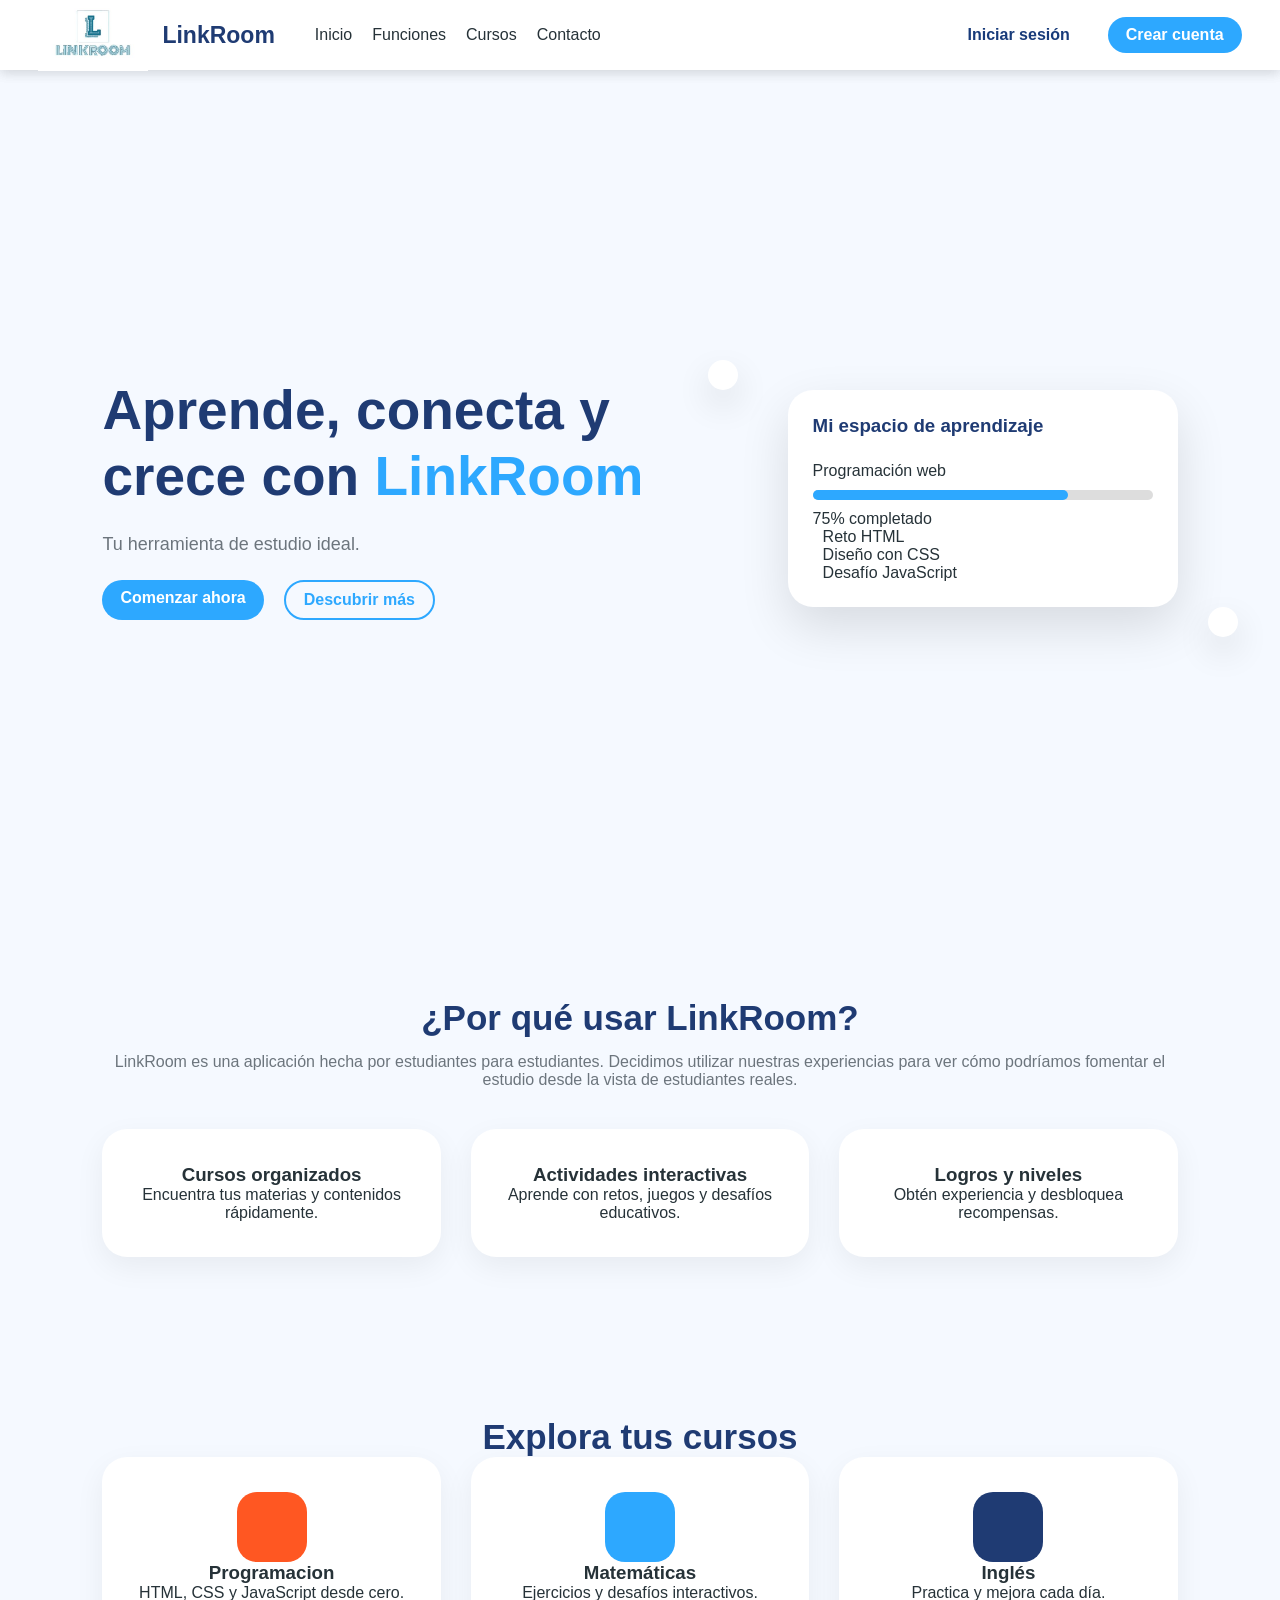
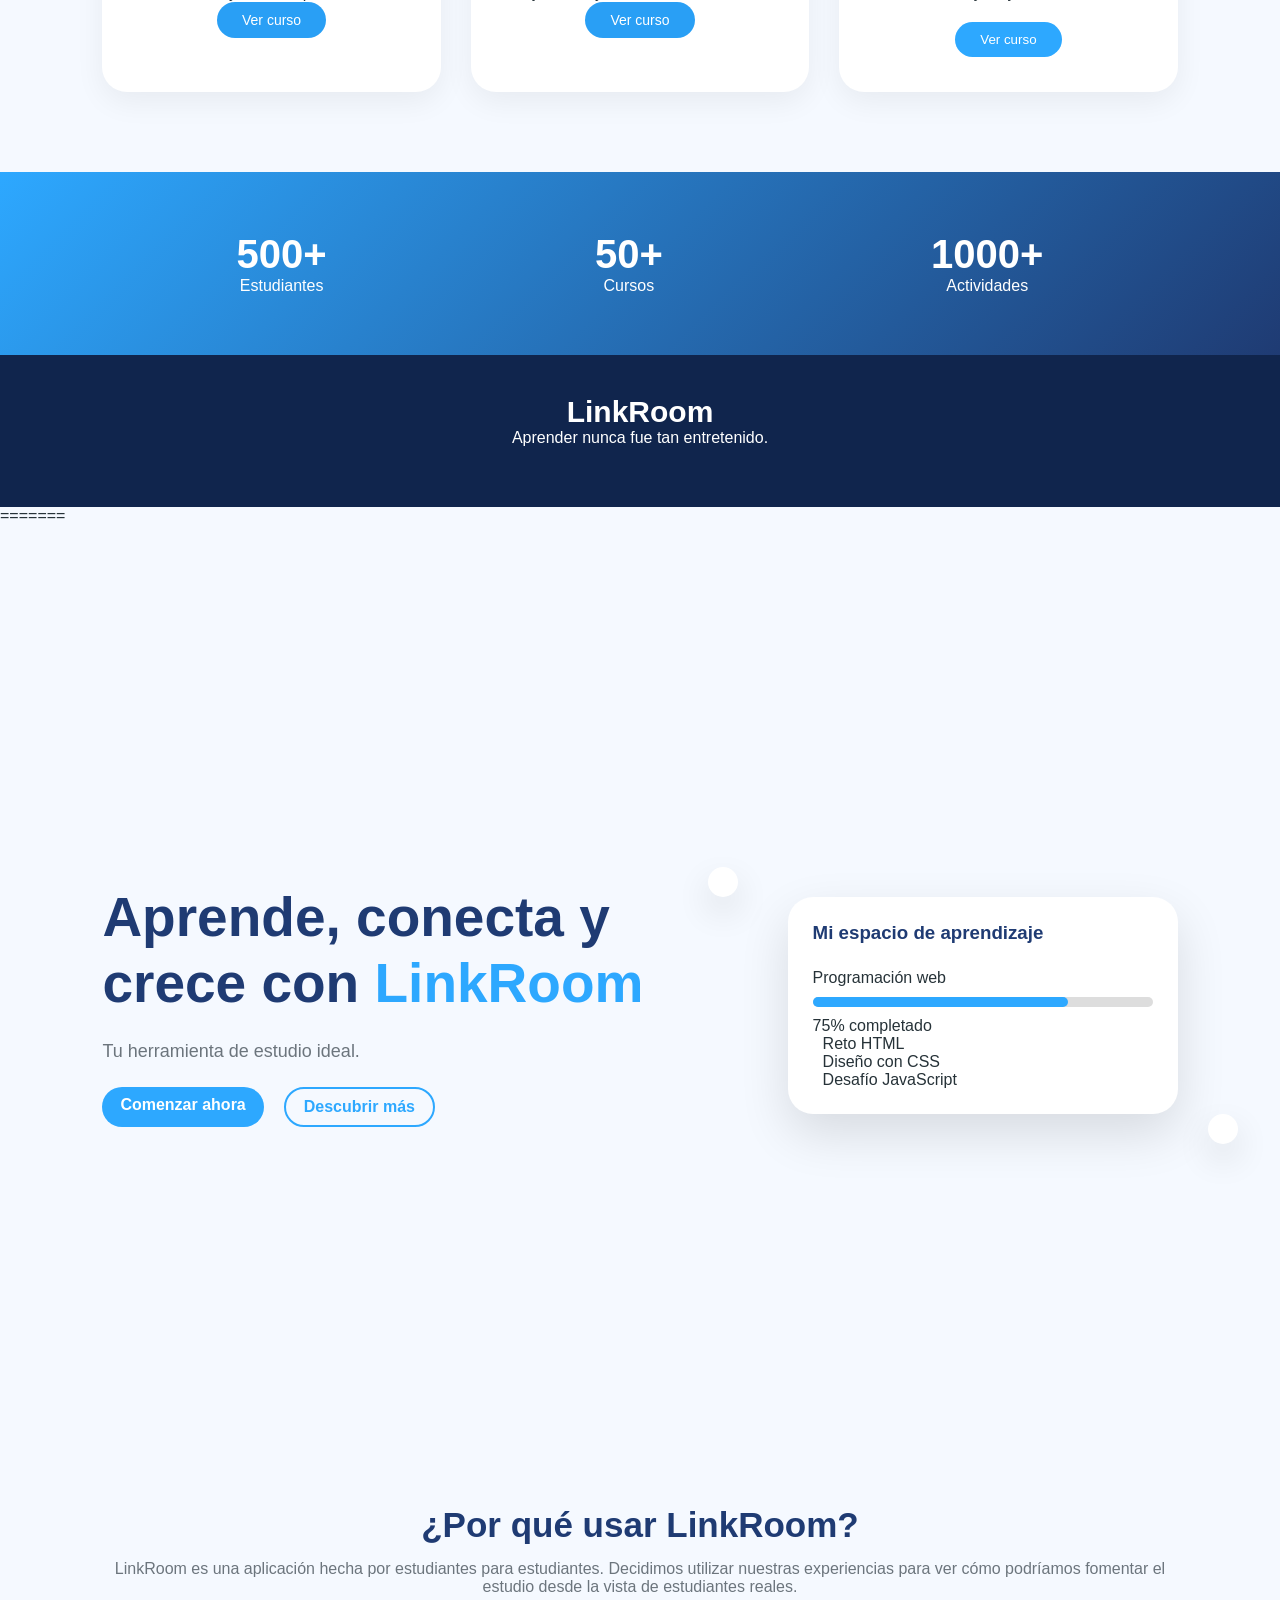
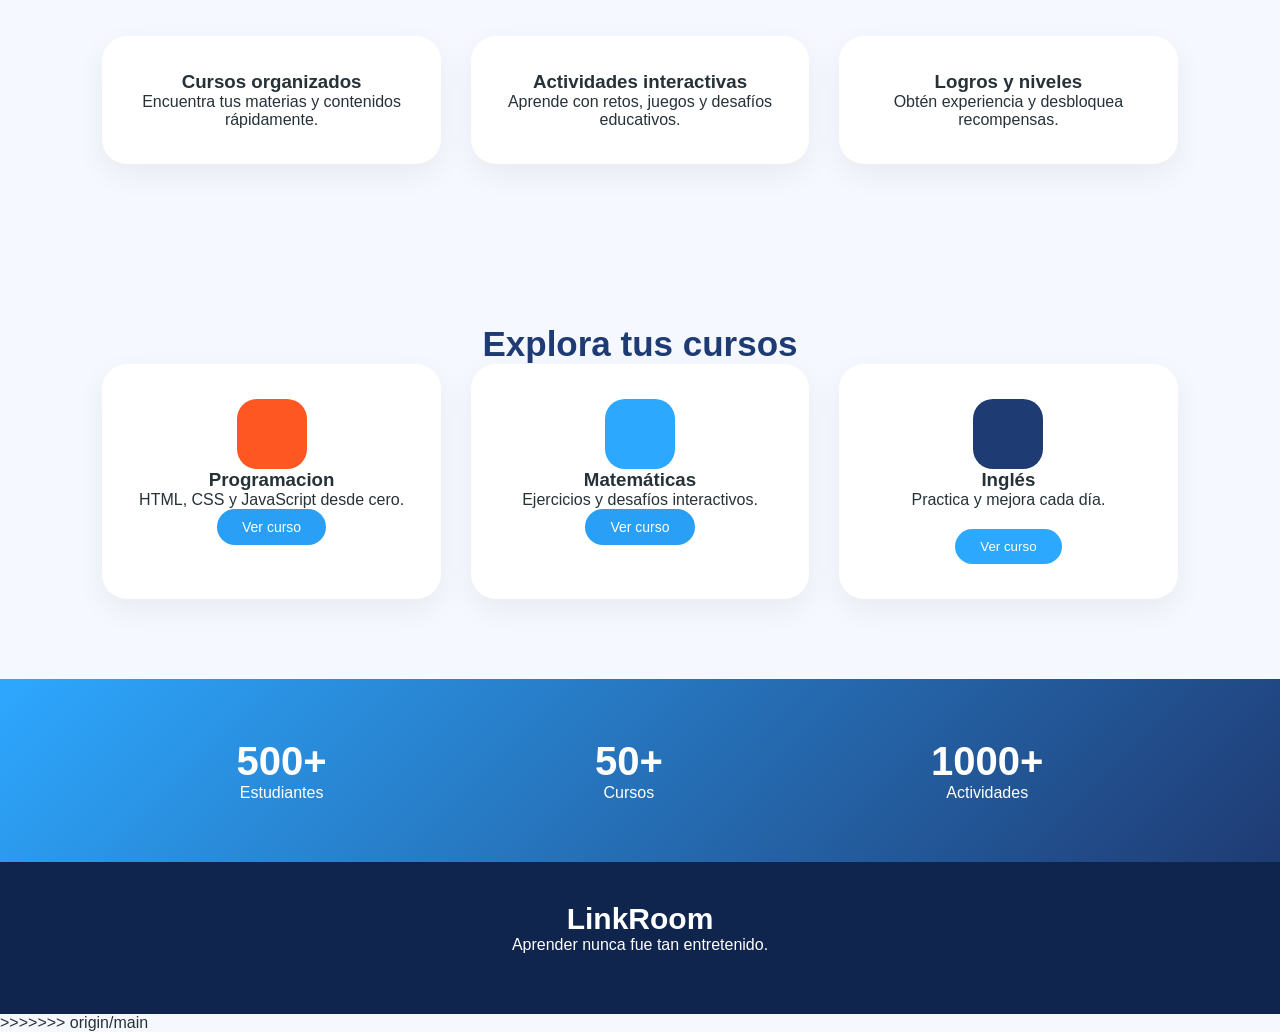
==== commit c7be1fb1: "puse logo linkroom tipo asi arriba de la pagina ola" ====
--- a/index.html
+++ b/index.html
@@ -1,4 +1,221 @@
 <<<<<<< HEAD
+<!DOCTYPE html>
+<html lang="es">
+<head>
+    <meta charset="UTF-8">
+    <meta name="viewport" content="width=device-width, initial-scale=1.0">
+    <title>LinkRoom | Aprende, conecta y crece</title>
+    <link rel="stylesheet" href="linkroom.css">
+    <link rel="stylesheet" href="mockup.css">
+    <link rel="icon" href="LINKROOM.jpg" type="image/x-icon">
+</head>
+
+<body>
+  <header class="encabezado">
+    <div class="logo">
+    <img src="LINKROOM.jpg" alt="Logo de LinkRoom" class="logo-imagen">
+      <i class="fa-solid fa-link"></i>
+      <span>LinkRoom</span>
+    </div>
+
+    <nav class="navegacion">
+      <a href="#inicio">Inicio</a>
+      <a href="#funciones">Funciones</a>
+      <a href="#cursos">Cursos</a>
+      <a href="#contacto">Contacto</a>
+        <a href="https://www.instagram.com/linkroom.sip/"
+        target="_blank"
+        class="instagram"
+        aria-label="Instagram de LinkRoom">
+          <i class="fab fa-instagram"></i>
+      </a>
+    </nav>
+
+    <div class="botones-encabezado">
+      <a href="registro.html" class="login-btn">Iniciar sesión</a>
+      <a href="crear-cuenta.html" class="boton-principal">Crear cuenta</a>
+    </div>
+
+    <div class="menu-movil">
+      <i class="fa-solid fa-bars"></i>
+    </div>
+  </header>
+
+<main>
+
+  <section class="principal" id="inicio">
+    <div class="texto-principal">
+      <h1>Aprende, conecta y crece con <span>LinkRoom</span></h1>
+      <p>Tu herramienta de estudio ideal.</p>
+
+      <div class="botones-principales">
+        <a href="registro.html" class="boton-principal">Comenzar ahora</a>
+        <a href="#funciones" class="boton-secundario">Descubrir más</a>
+      </div>
+    </div>
+
+    <div class="vista-panel">
+      <article class="tarjeta-flotante tarjeta-experiencia">
+        <i class="fa-solid fa-star"></i>
+      </article>
+
+      <article class="panel-estudiante">
+        <header class="panel-titulo">
+          <h3>Mi espacio de aprendizaje</h3>
+          <i class="fa-solid fa-graduation-cap"></i>
+        </header>
+
+        <div class="progreso">
+          <p>Programación web</p>
+
+          <div class="barra">
+            <div></div>
+          </div>
+
+          <span>75% completado</span>
+        </div>
+
+        <div class="lista-actividades">
+          <article>
+            <i class="fa-solid fa-code"></i>
+            Reto HTML
+          </article>
+
+          <article>
+            <i class="fa-solid fa-palette"></i>
+            Diseño con CSS
+          </article>
+
+          <article>
+            <i class="fa-solid fa-bolt"></i>
+            Desafío JavaScript
+          </article>
+        </div>
+      </article>
+
+      <article class="tarjeta-flotante tarjeta-nivel">
+        <i class="fa-solid fa-trophy"></i>
+      </article>
+    </div>
+  </section>
+
+  <section class="funciones" id="funciones">
+    <header>
+      <h2>¿Por qué usar LinkRoom?</h2>
+      <p class="descripcion-seccion">
+        LinkRoom es una aplicación hecha por estudiantes para estudiantes.
+        Decidimos utilizar nuestras experiencias para ver cómo podríamos
+        fomentar el estudio desde la vista de estudiantes reales.
+      </p>
+    </header>
+
+    <div class="contenedor-funciones">
+
+      <article class="tarjeta-funcion">
+        <i class="fa-solid fa-book-open"></i>
+        <h3>Cursos organizados</h3>
+        <p>Encuentra tus materias y contenidos rápidamente.</p>
+      </article>
+
+      <article class="tarjeta-funcion">
+        <i class="fa-solid fa-gamepad"></i>
+        <h3>Actividades interactivas</h3>
+        <p>Aprende con retos, juegos y desafíos educativos.</p>
+      </article>
+
+      <article class="tarjeta-funcion">
+        <i class="fa-solid fa-ranking-star"></i>
+        <h3>Logros y niveles</h3>
+        <p>Obtén experiencia y desbloquea recompensas.</p>
+      </article>
+
+    </div>
+  </section>
+
+  <section class="cursos" id="cursos">
+    <header>
+      <h2>Explora tus cursos</h2>
+    </header>
+
+    <div class="contenedor-cursos">
+
+      <article class="tarjeta-curso">
+        <div class="icono-curso naranja">
+          <i class="fa-brands fa-html5"></i>
+        </div>
+
+        <h3>Programacion</h3>
+        <p>HTML, CSS y JavaScript desde cero.</p>
+        <a href="clase-programacion.html" class="boton-curso">
+    Ver curso
+</a>
+      </article>
+
+      <article class="tarjeta-curso">
+        <div class="icono-curso celeste">
+          <i class="fa-solid fa-calculator"></i>
+        </div>
+
+        <h3>Matemáticas</h3>
+        <p>Ejercicios y desafíos interactivos.</p>
+      <a href="matematicas-clase.html" class="boton-curso">
+    Ver curso
+</a>
+      </article>
+
+      <article class="tarjeta-curso">
+        <div class="icono-curso azul">
+          <i class="fa-solid fa-language"></i>
+        </div>
+
+        <h3>Inglés</h3>
+        <p>Practica y mejora cada día.</p>
+        <button>Ver curso</button>
+      </article>
+
+    </div>
+  </section>
+
+  <section class="estadisticas">
+    <article>
+      <h2>500+</h2>
+      <p>Estudiantes</p>
+    </article>
+
+    <article>
+      <h2>50+</h2>
+      <p>Cursos</p>
+    </article>
+
+    <article>
+      <h2>1000+</h2>
+      <p>Actividades</p>
+    </article>
+  </section>
+
+</main>
+
+<footer id="contacto">
+  <div class="logo-pie">
+    <i class="fa-solid fa-link"></i>
+    LinkRoom
+  </div>
+
+  <p>Aprender nunca fue tan entretenido.</p>
+
+  <div class="redes">
+    <i class="fa-brands fa-instagram"></i>
+    <i class="fa-brands fa-discord"></i>
+    <i class="fa-brands fa-youtube"></i>
+  </div>
+
+
+</footer>
+
+<script src="js/principal.js"></script>
+
+</body>
+=======
 <!DOCTYPE html>
 <html lang="es">
 <head>
@@ -186,247 +403,29 @@
     <article>
       <h2>50+</h2>
       <p>Cursos</p>
-    </article>
-
-    <article>
-      <h2>1000+</h2>
-      <p>Actividades</p>
-    </article>
-  </section>
-
-</main>
-
-<footer id="contacto">
-  <div class="logo-pie">
-    <i class="fa-solid fa-link"></i>
-    LinkRoom
-  </div>
-
-  <p>Aprender nunca fue tan entretenido.</p>
-
-  <div class="redes">
-    <i class="fa-brands fa-instagram"></i>
-    <i class="fa-brands fa-discord"></i>
-    <i class="fa-brands fa-youtube"></i>
-  </div>
-
-
-</footer>
-
-<script src="js/principal.js"></script>
-
-</body>
-=======
-<!DOCTYPE html>
-<html lang="es">
-<head>
-    <meta charset="UTF-8">
-    <meta name="viewport" content="width=device-width, initial-scale=1.0">
-
-    <title>LinkRoom | Aprende, conecta y crece</title>
-
-    <link rel="stylesheet" href="linkroom.css">
-    <link rel="stylesheet" href="mockup.css">
-</head>
-<body>
-
-<header class="encabezado">
-  <div class="logo">
-     <img src="LINKROOM.jpg" alt="Logo de LinkRoom" class="logo-imagen">
-    <i class="fa-solid fa-link"></i>
-    <span>LinkRoom</span>
-  </div>
-
-  <nav class="navegacion">
-    <a href="#inicio">Inicio</a>
-    <a href="#funciones">Funciones</a>
-    <a href="#cursos">Cursos</a>
-    <a href="#contacto">Contacto</a>
-      <a href="https://www.instagram.com/linkroom.sip/"
-      target="_blank"
-      class="instagram"
-      aria-label="Instagram de LinkRoom">
-        <i class="fab fa-instagram"></i>
-    </a>
-  </nav>
-
-  <div class="botones-encabezado">
-    <a href="registro.html" class="login-btn">Iniciar sesión</a>
-    <a href="crear-cuenta.html" class="boton-principal">Crear cuenta</a>
-  </div>
-
-  <div class="menu-movil">
-    <i class="fa-solid fa-bars"></i>
-  </div>
-</header>
-
-<main>
-
-  <section class="principal" id="inicio">
-    <div class="texto-principal">
-      <h1>Aprende, conecta y crece con <span>LinkRoom</span></h1>
-      <p>Tu herramienta de estudio ideal.</p>
-
-      <div class="botones-principales">
-        <a href="registro.html" class="boton-principal">Comenzar ahora</a>
-        <a href="#funciones" class="boton-secundario">Descubrir más</a>
-      </div>
-    </div>
-
-    <div class="vista-panel">
-      <article class="tarjeta-flotante tarjeta-experiencia">
-        <i class="fa-solid fa-star"></i>
-      </article>
-
-      <article class="panel-estudiante">
-        <header class="panel-titulo">
-          <h3>Mi espacio de aprendizaje</h3>
-          <i class="fa-solid fa-graduation-cap"></i>
-        </header>
-
-        <div class="progreso">
-          <p>Programación web</p>
-
-          <div class="barra">
-            <div></div>
-          </div>
-
-          <span>75% completado</span>
-        </div>
-
-        <div class="lista-actividades">
-          <article>
-            <i class="fa-solid fa-code"></i>
-            Reto HTML
-          </article>
-
-          <article>
-            <i class="fa-solid fa-palette"></i>
-            Diseño con CSS
-          </article>
-
-          <article>
-            <i class="fa-solid fa-bolt"></i>
-            Desafío JavaScript
-          </article>
-        </div>
-      </article>
-
-      <article class="tarjeta-flotante tarjeta-nivel">
-        <i class="fa-solid fa-trophy"></i>
-      </article>
-    </div>
-  </section>
-
-  <section class="funciones" id="funciones">
-    <header>
-      <h2>¿Por qué usar LinkRoom?</h2>
-      <p class="descripcion-seccion">
-        LinkRoom es una aplicación hecha por estudiantes para estudiantes.
-        Decidimos utilizar nuestras experiencias para ver cómo podríamos
-        fomentar el estudio desde la vista de estudiantes reales.
-      </p>
-    </header>
-
-    <div class="contenedor-funciones">
-
-      <article class="tarjeta-funcion">
-        <i class="fa-solid fa-book-open"></i>
-        <h3>Cursos organizados</h3>
-        <p>Encuentra tus materias y contenidos rápidamente.</p>
-      </article>
-
-      <article class="tarjeta-funcion">
-        <i class="fa-solid fa-gamepad"></i>
-        <h3>Actividades interactivas</h3>
-        <p>Aprende con retos, juegos y desafíos educativos.</p>
-      </article>
-
-      <article class="tarjeta-funcion">
-        <i class="fa-solid fa-ranking-star"></i>
-        <h3>Logros y niveles</h3>
-        <p>Obtén experiencia y desbloquea recompensas.</p>
-      </article>
-
-    </div>
-  </section>
-
-  <section class="cursos" id="cursos">
-    <header>
-      <h2>Explora tus cursos</h2>
-    </header>
-
-    <div class="contenedor-cursos">
-
-      <article class="tarjeta-curso">
-        <div class="icono-curso naranja">
-          <i class="fa-brands fa-html5"></i>
-        </div>
-
-        <h3>Programacion</h3>
-        <p>HTML, CSS y JavaScript desde cero.</p>
-        <a href="clase-programacion.html" class="boton-curso">
-    Ver curso
-</a>
-      </article>
-
-      <article class="tarjeta-curso">
-        <div class="icono-curso celeste">
-          <i class="fa-solid fa-calculator"></i>
-        </div>
-
-        <h3>Matemáticas</h3>
-        <p>Ejercicios y desafíos interactivos.</p>
-      <a href="matematicas-clase.html" class="boton-curso">
-    Ver curso
-</a>
-      </article>
-
-      <article class="tarjeta-curso">
-        <div class="icono-curso azul">
-          <i class="fa-solid fa-language"></i>
-        </div>
-
-        <h3>Inglés</h3>
-        <p>Practica y mejora cada día.</p>
-        <button>Ver curso</button>
-      </article>
-
-    </div>
-  </section>
-
-  <section class="estadisticas">
-    <article>
-      <h2>500+</h2>
-      <p>Estudiantes</p>
-    </article>
-
-    <article>
-      <h2>50+</h2>
-      <p>Cursos</p>
-    </article>
-
-    <article>
-      <h2>1000+</h2>
-      <p>Actividades</p>
-    </article>
-  </section>
-
-</main>
-
-<footer id="contacto">
-  <div class="logo-pie">
-    <i class="fa-solid fa-link"></i>
-    LinkRoom
-  </div>
-
-  <p>Aprender nunca fue tan entretenido.</p>
-
-  <div class="redes">
-    <i class="fa-brands fa-instagram"></i>
-    <i class="fa-brands fa-discord"></i>
-    <i class="fa-brands fa-youtube"></i>
-  </div>
+      </article>
+
+      <article>
+        <h2>1000+</h2>
+        <p>Actividades</p>
+      </article>
+    </section>
+
+  </main>
+
+  <footer id="contacto">
+    <div class="logo-pie">
+      <i class="fa-solid fa-link"></i>
+      LinkRoom
+    </div>
+
+    <p>Aprender nunca fue tan entretenido.</p>
+
+    <div class="redes">
+      <i class="fa-brands fa-instagram"></i>
+      <i class="fa-brands fa-discord"></i>
+      <i class="fa-brands fa-youtube"></i>
+    </div>
 
 
 </footer>
--- a/linkroom.css
+++ b/linkroom.css
@@ -1,11 +1,9 @@
-<<<<<<< HEAD
-/* ===================================
+HEAD
+/* 
 LINKROOM - ESTILOS PRINCIPALES
-DiseÃ±o en espaÃ±ol
-=================================== */
-
-
-/* CONFIGURACIÃ“N GENERAL */
+Diseño en español
+
+/* CONFIGURACIÖN GENERAL */
 
 
 * {
@@ -104,6 +102,468 @@
 
 
 
+
+.boton-principal {
+  background: var(--azul-celeste);
+  color: var(--blanco);
+}
+
+.boton-principal:hover {
+  transform: translateY(-2px);
+  box-shadow: 0 7px 15px rgba(45, 168, 255, .3);
+}
+
+.boton-iniciar {
+  color: var(--azul-oscuro);
+}
+
+.boton-secundario {
+  border: 2px solid var(--azul-celeste);
+  color: var(--azul-celeste);
+}
+
+.menu-movil {
+  display: none;
+  font-size: 24px;
+}
+
+/* Principal */
+.principal {
+  min-height: 100vh;
+  padding: 130px 8% 70px;
+  display: flex;
+  align-items: center;
+  justify-content: space-between;
+}
+
+.texto-principal {
+  max-width: 600px;
+}
+
+.texto-principal h1 {
+  font-size: 55px;
+  line-height: 1.2;
+  color: var(--azul-oscuro);
+}
+
+.texto-principal h1 span {
+  color: var(--azul-celeste);
+}
+
+.texto-principal p {
+  margin: 25px 0;
+  font-size: 18px;
+  color: var(--gris);
+}
+
+.botones-principales {
+  display: flex;
+  gap: 20px;
+}
+
+/* Panel */
+.vista-panel {
+  position: relative;
+}
+
+.panel-estudiante {
+  width: 390px;
+  background: var(--blanco);
+  padding: 25px;
+  border-radius: 25px;
+  box-shadow: 0 20px 50px rgba(0, 0, 0, .12);
+}
+
+.panel-titulo {
+  display: flex;
+  justify-content: space-between;
+  align-items: center;
+  color: var(--azul-oscuro);
+}
+
+.progreso {
+  margin-top: 25px;
+}
+
+.barra {
+  height: 10px;
+  background: #ddd;
+  border-radius: 20px;
+  margin: 10px 0;
+}
+
+.barra div {
+  width: 75%;
+  height: 100%;
+  background: var(--azul-celeste);
+  border-radius: 20px;
+}
+
+.lista-actividades div {
+  background: #f2f7ff;
+  padding: 15px;
+  margin-top: 12px;
+  border-radius: 15px;
+}
+
+.lista-actividades i {
+  color: var(--azul-celeste);
+  margin-right: 10px;
+}
+
+.tarjeta-flotante {
+  position: absolute;
+  background: var(--blanco);
+  padding: 15px;
+  border-radius: 18px;
+  display: flex;
+  align-items: center;
+  gap: 10px;
+  box-shadow: 0 15px 35px rgba(0, 0, 0, .12);
+}
+
+.tarjeta-flotante i {
+  color: #FFD700;
+  font-size: 25px;
+}
+
+.tarjeta-experiencia {
+  top: -30px;
+  left: -80px;
+}
+
+.tarjeta-nivel {
+  bottom: -30px;
+  right: -60px;
+}
+
+/* Secciones */
+.funciones,
+.cursos {
+  padding: 80px 8%;
+  text-align: center;
+}
+
+.funciones h2,
+.cursos h2 {
+  color: var(--azul-oscuro);
+  font-size: 35px;
+}
+
+.descripcion-seccion {
+  color: var(--gris);
+  margin: 15px auto 40px;
+}
+
+.contenedor-funciones,
+.contenedor-cursos {
+  display: grid;
+  grid-template-columns: repeat(3, 1fr);
+  gap: 30px;
+}
+
+.tarjeta-funcion,
+.tarjeta-curso {
+  background: var(--blanco);
+  padding: 35px;
+  border-radius: 25px;
+  box-shadow: var(--sombra);
+  transition: .3s;
+}
+
+.tarjeta-funcion:hover,
+.tarjeta-curso:hover {
+  transform: translateY(-10px);
+}
+
+.tarjeta-funcion i {
+  color: var(--azul-celeste);
+  font-size: 40px;
+  margin-bottom: 20px;
+}
+
+/* Cursos */
+.icono-curso {
+  width: 70px;
+  height: 70px;
+  margin: auto;
+  border-radius: 20px;
+  display: flex;
+  align-items: center;
+  justify-content: center;
+  color: var(--blanco);
+  font-size: 35px;
+}
+
+.naranja {
+  background: #ff5722;
+}
+
+.celeste {
+  background: var(--azul-celeste);
+}
+
+.azul {
+  background: var(--azul-oscuro);
+}
+
+.tarjeta-curso button {
+  margin-top: 20px;
+  padding: 10px 25px;
+  border: none;
+  border-radius: 25px;
+  background: var(--azul-celeste);
+  color: var(--blanco);
+  cursor: pointer;
+}
+
+/* Estadísticas */
+.estadisticas {
+  background: linear-gradient(135deg, var(--azul-celeste), var(--azul-oscuro));
+  color: var(--blanco);
+  padding: 60px 8%;
+  display: flex;
+  justify-content: space-around;
+  text-align: center;
+}
+
+.estadisticas h2 {
+  font-size: 40px;
+}
+
+/* Footer */
+footer {
+  background: #10254d;
+  color: var(--blanco);
+  text-align: center;
+  padding: 40px;
+}
+
+.logo-pie {
+  font-size: 30px;
+  font-weight: 700;
+}
+
+.redes {
+  margin: 20px;
+}
+
+.redes i {
+  font-size: 25px;
+  margin: 10px;
+}
+
+/* Responsive */
+@media (max-width: 900px) {
+  .principal {
+    flex-direction: column;
+    text-align: center;
+  }
+
+  .texto-principal h1 {
+    font-size: 40px;
+  }
+
+  .contenedor-funciones,
+  .contenedor-cursos {
+    grid-template-columns: 1fr;
+  }
+
+  .navegacion,
+  .botones-encabezado {
+    display: none;
+  }
+
+  .menu-movil {
+    display: block;
+    margin-left: auto;
+  }
+
+  .panel-estudiante {
+    margin-top: 70px;
+  }
+}
+
+
+
+
+/* formulario de registro*/
+.formulario-seccion {
+    width: 400px;
+    max-width: 90%;
+    margin: 100px auto;
+    padding: 40px;
+    background: white;
+    border-radius: 20px;
+    box-shadow: 0 15px 40px rgba(0, 0, 0, 0.08);
+}
+
+.formulario-seccion h1 {
+    color: #23427f;
+    margin-bottom: 10px;
+}
+
+.formulario-seccion p {
+    color: #666;
+    margin-bottom: 25px;
+}
+
+.formulario-seccion form {
+    display: flex;
+    flex-direction: column;
+}
+
+.formulario-seccion label {
+    margin-bottom: 7px;
+    color: #333;
+    font-weight: 600;
+}
+
+.formulario-seccion input {
+    padding: 13px;
+    margin-bottom: 18px;
+    border: 1px solid #ddd;
+    border-radius: 8px;
+    font-size: 15px;
+}
+
+.formulario-seccion input:focus {
+    outline: none;
+    border-color: #2da3f5;
+}
+
+.formulario-seccion button {
+    border: none;
+    cursor: pointer;
+    font-size: 16px;
+    margin-top: 5px;
+}
+
+.formulario-seccion a {
+    color: #249cf0;
+    text-decoration: none;
+}
+.logo-imagen {
+    width: 110px;
+    height: 110px;
+    object-fit: contain;
+}
+
+.boton-curso {
+    display: inline-block;
+    text-decoration: none;
+    background-color: #299ff5;
+    color: white;
+    padding: 10px 25px;
+    border-radius: 25px;
+    font-size: 14px;
+}
+
+.boton-curso:hover {
+    background-color: #168de5;
+
+}
+/* 
+LINKROOM - ESTILOS PRINCIPALES
+Diseño en español*/
+
+
+/* CONFIGURACIÓN GENERAL */
+
+
+* {
+  margin: 0;
+  padding: 0; 
+  box-sizing: border-box;
+  font-family: 'Poppins', sans-serif;
+  scroll-behavior: smooth;
+}
+
+:root {
+  --azul-celeste: #2DA8FF;
+  --azul-oscuro: #1F3B73;
+  --blanco: #fff;
+  --fondo: #F5F9FF;
+  --texto: #263238;
+  --gris: #6c757d;
+  --sombra: 0 10px 30px rgba(0, 0, 0, .06);
+}
+
+body {
+  background: var(--fondo);
+  color: var(--texto);
+  overflow-x: hidden;
+  transition: background-color 0.5s ease;
+}
+
+/* Header */
+.encabezado {
+  width: 100%;
+  height: 70px;
+  background: var(--blanco);
+  display: flex;
+  align-items: center;
+  padding: 0 3%;
+  position: fixed;
+  top: 0;
+  z-index: 1000;
+  box-shadow: 0 3px 12px rgba(0, 0, 0, .08);
+}
+
+.logo {
+  display: flex;
+  align-items: center;
+  gap: 7px;
+  font-size: 23px;
+  font-weight: 700;
+  color: var(--azul-oscuro);
+}
+
+.logo i {
+  color: var(--azul-celeste);
+  font-size: 27px;
+}
+
+.navegacion {
+  display: flex;
+  gap: 20px;
+  margin-left: 40px;
+}
+
+.navegacion a {
+  text-decoration: none;
+  color: var(--texto);
+  font-weight: 500;
+  transition: .3s;
+}
+
+.navegacion a:hover {
+  color: var(--azul-celeste);
+}
+
+.botones-encabezado {
+  display: flex;
+  align-items: center;
+  gap: 10px;
+  margin-left: auto;
+}
+
+.boton-principal,
+.boton-iniciar,
+.boton-secundario {
+  padding: 9px 18px;
+  border-radius: 25px;
+  text-decoration: none;
+  font-weight: 600;
+  transition: .3s;
+}
+
+.login-btn {
+    color: #183b7a;
+    text-decoration: none;
+    font-weight: 600;
+    margin-right: 28px;
+}
 
 .boton-principal {
   background: var(--azul-celeste);
@@ -463,470 +923,5 @@
 
 .boton-curso:hover {
     background-color: #168de5;
-=======
-/* ===================================
-LINKROOM - ESTILOS PRINCIPALES
-DiseÃ±o en espaÃ±ol
-=================================== */
-
-
-/* CONFIGURACIÃ“N GENERAL */
-
-
-* {
-  margin: 0;
-  padding: 0;
-  box-sizing: border-box;
-  font-family: 'Poppins', sans-serif;
-  scroll-behavior: smooth;
-}
-
-:root {
-  --azul-celeste: #2DA8FF;
-  --azul-oscuro: #1F3B73;
-  --blanco: #fff;
-  --fondo: #F5F9FF;
-  --texto: #263238;
-  --gris: #6c757d;
-  --sombra: 0 10px 30px rgba(0, 0, 0, .06);
-}
-
-body {
-  background: var(--fondo);
-  color: var(--texto);
-  overflow-x: hidden;
-  transition: background-color 0.5s ease;
-}
-
-/* Header */
-.encabezado {
-  width: 100%;
-  height: 70px;
-  background: var(--blanco);
-  display: flex;
-  align-items: center;
-  padding: 0 3%;
-  position: fixed;
-  top: 0;
-  z-index: 1000;
-  box-shadow: 0 3px 12px rgba(0, 0, 0, .08);
-}
-
-.logo {
-  display: flex;
-  align-items: center;
-  gap: 7px;
-  font-size: 23px;
-  font-weight: 700;
-  color: var(--azul-oscuro);
-}
-
-.logo i {
-  color: var(--azul-celeste);
-  font-size: 27px;
-}
-
-.navegacion {
-  display: flex;
-  gap: 20px;
-  margin-left: 40px;
-}
-
-.navegacion a {
-  text-decoration: none;
-  color: var(--texto);
-  font-weight: 500;
-  transition: .3s;
-}
-
-.navegacion a:hover {
-  color: var(--azul-celeste);
-}
-
-.botones-encabezado {
-  display: flex;
-  align-items: center;
-  gap: 10px;
-  margin-left: auto;
-}
-
-.boton-principal,
-.boton-iniciar,
-.boton-secundario {
-  padding: 9px 18px;
-  border-radius: 25px;
-  text-decoration: none;
-  font-weight: 600;
-  transition: .3s;
-}
-
-.login-btn {
-    color: #183b7a;
-    text-decoration: none;
-    font-weight: 600;
-    margin-right: 28px;
-}
-
-
-
-
-.boton-principal {
-  background: var(--azul-celeste);
-  color: var(--blanco);
-}
-
-.boton-principal:hover {
-  transform: translateY(-2px);
-  box-shadow: 0 7px 15px rgba(45, 168, 255, .3);
-}
-
-.boton-iniciar {
-  color: var(--azul-oscuro);
-}
-
-.boton-secundario {
-  border: 2px solid var(--azul-celeste);
-  color: var(--azul-celeste);
-}
-
-.menu-movil {
-  display: none;
-  font-size: 24px;
-}
-
-/* Principal */
-.principal {
-  min-height: 100vh;
-  padding: 130px 8% 70px;
-  display: flex;
-  align-items: center;
-  justify-content: space-between;
-}
-
-.texto-principal {
-  max-width: 600px;
-}
-
-.texto-principal h1 {
-  font-size: 55px;
-  line-height: 1.2;
-  color: var(--azul-oscuro);
-}
-
-.texto-principal h1 span {
-  color: var(--azul-celeste);
-}
-
-.texto-principal p {
-  margin: 25px 0;
-  font-size: 18px;
-  color: var(--gris);
-}
-
-.botones-principales {
-  display: flex;
-  gap: 20px;
-}
-
-/* Panel */
-.vista-panel {
-  position: relative;
-}
-
-.panel-estudiante {
-  width: 390px;
-  background: var(--blanco);
-  padding: 25px;
-  border-radius: 25px;
-  box-shadow: 0 20px 50px rgba(0, 0, 0, .12);
-}
-
-.panel-titulo {
-  display: flex;
-  justify-content: space-between;
-  align-items: center;
-  color: var(--azul-oscuro);
-}
-
-.progreso {
-  margin-top: 25px;
-}
-
-.barra {
-  height: 10px;
-  background: #ddd;
-  border-radius: 20px;
-  margin: 10px 0;
-}
-
-.barra div {
-  width: 75%;
-  height: 100%;
-  background: var(--azul-celeste);
-  border-radius: 20px;
-}
-
-.lista-actividades div {
-  background: #f2f7ff;
-  padding: 15px;
-  margin-top: 12px;
-  border-radius: 15px;
-}
-
-.lista-actividades i {
-  color: var(--azul-celeste);
-  margin-right: 10px;
-}
-
-.tarjeta-flotante {
-  position: absolute;
-  background: var(--blanco);
-  padding: 15px;
-  border-radius: 18px;
-  display: flex;
-  align-items: center;
-  gap: 10px;
-  box-shadow: 0 15px 35px rgba(0, 0, 0, .12);
-}
-
-.tarjeta-flotante i {
-  color: #FFD700;
-  font-size: 25px;
-}
-
-.tarjeta-experiencia {
-  top: -30px;
-  left: -80px;
-}
-
-.tarjeta-nivel {
-  bottom: -30px;
-  right: -60px;
-}
-
-/* Secciones */
-.funciones,
-.cursos {
-  padding: 80px 8%;
-  text-align: center;
-}
-
-.funciones h2,
-.cursos h2 {
-  color: var(--azul-oscuro);
-  font-size: 35px;
-}
-
-.descripcion-seccion {
-  color: var(--gris);
-  margin: 15px auto 40px;
-}
-
-.contenedor-funciones,
-.contenedor-cursos {
-  display: grid;
-  grid-template-columns: repeat(3, 1fr);
-  gap: 30px;
-}
-
-.tarjeta-funcion,
-.tarjeta-curso {
-  background: var(--blanco);
-  padding: 35px;
-  border-radius: 25px;
-  box-shadow: var(--sombra);
-  transition: .3s;
-}
-
-.tarjeta-funcion:hover,
-.tarjeta-curso:hover {
-  transform: translateY(-10px);
-}
-
-.tarjeta-funcion i {
-  color: var(--azul-celeste);
-  font-size: 40px;
-  margin-bottom: 20px;
-}
-
-/* Cursos */
-.icono-curso {
-  width: 70px;
-  height: 70px;
-  margin: auto;
-  border-radius: 20px;
-  display: flex;
-  align-items: center;
-  justify-content: center;
-  color: var(--blanco);
-  font-size: 35px;
-}
-
-.naranja {
-  background: #ff5722;
-}
-
-.celeste {
-  background: var(--azul-celeste);
-}
-
-.azul {
-  background: var(--azul-oscuro);
-}
-
-.tarjeta-curso button {
-  margin-top: 20px;
-  padding: 10px 25px;
-  border: none;
-  border-radius: 25px;
-  background: var(--azul-celeste);
-  color: var(--blanco);
-  cursor: pointer;
-}
-
-/* Estadísticas */
-.estadisticas {
-  background: linear-gradient(135deg, var(--azul-celeste), var(--azul-oscuro));
-  color: var(--blanco);
-  padding: 60px 8%;
-  display: flex;
-  justify-content: space-around;
-  text-align: center;
-}
-
-.estadisticas h2 {
-  font-size: 40px;
-}
-
-/* Footer */
-footer {
-  background: #10254d;
-  color: var(--blanco);
-  text-align: center;
-  padding: 40px;
-}
-
-.logo-pie {
-  font-size: 30px;
-  font-weight: 700;
-}
-
-.redes {
-  margin: 20px;
-}
-
-.redes i {
-  font-size: 25px;
-  margin: 10px;
-}
-
-/* Responsive */
-@media (max-width: 900px) {
-  .principal {
-    flex-direction: column;
-    text-align: center;
-  }
-
-  .texto-principal h1 {
-    font-size: 40px;
-  }
-
-  .contenedor-funciones,
-  .contenedor-cursos {
-    grid-template-columns: 1fr;
-  }
-
-  .navegacion,
-  .botones-encabezado {
-    display: none;
-  }
-
-  .menu-movil {
-    display: block;
-    margin-left: auto;
-  }
-
-  .panel-estudiante {
-    margin-top: 70px;
-  }
-}
-
-
-
-
-/* =====formulario de registro===== */
-.formulario-seccion {
-    width: 400px;
-    max-width: 90%;
-    margin: 100px auto;
-    padding: 40px;
-    background: white;
-    border-radius: 20px;
-    box-shadow: 0 15px 40px rgba(0, 0, 0, 0.08);
-}
-
-.formulario-seccion h1 {
-    color: #23427f;
-    margin-bottom: 10px;
-}
-
-.formulario-seccion p {
-    color: #666;
-    margin-bottom: 25px;
-}
-
-.formulario-seccion form {
-    display: flex;
-    flex-direction: column;
-}
-
-.formulario-seccion label {
-    margin-bottom: 7px;
-    color: #333;
-    font-weight: 600;
-}
-
-.formulario-seccion input {
-    padding: 13px;
-    margin-bottom: 18px;
-    border: 1px solid #ddd;
-    border-radius: 8px;
-    font-size: 15px;
-}
-
-.formulario-seccion input:focus {
-    outline: none;
-    border-color: #2da3f5;
-}
-
-.formulario-seccion button {
-    border: none;
-    cursor: pointer;
-    font-size: 16px;
-    margin-top: 5px;
-}
-
-.formulario-seccion a {
-    color: #249cf0;
-    text-decoration: none;
-}
-.logo-imagen {
-    width: 110px;
-    height: 110px;
-    object-fit: contain;
-}
-
-.boton-curso {
-    display: inline-block;
-    text-decoration: none;
-    background-color: #299ff5;
-    color: white;
-    padding: 10px 25px;
-    border-radius: 25px;
-    font-size: 14px;
-}
-
-.boton-curso:hover {
-    background-color: #168de5;
->>>>>>> origin/main
+
 }
--- a/linkroom.css
+++ b/linkroom.css
@@ -1,11 +1,9 @@
-<<<<<<< HEAD
-/* ===================================
+HEAD
+/* 
 LINKROOM - ESTILOS PRINCIPALES
-DiseÃ±o en espaÃ±ol
-=================================== */
-
-
-/* CONFIGURACIÃ“N GENERAL */
+Diseño en español
+
+/* CONFIGURACIÖN GENERAL */
 
 
 * {
@@ -104,6 +102,468 @@
 
 
 
+
+.boton-principal {
+  background: var(--azul-celeste);
+  color: var(--blanco);
+}
+
+.boton-principal:hover {
+  transform: translateY(-2px);
+  box-shadow: 0 7px 15px rgba(45, 168, 255, .3);
+}
+
+.boton-iniciar {
+  color: var(--azul-oscuro);
+}
+
+.boton-secundario {
+  border: 2px solid var(--azul-celeste);
+  color: var(--azul-celeste);
+}
+
+.menu-movil {
+  display: none;
+  font-size: 24px;
+}
+
+/* Principal */
+.principal {
+  min-height: 100vh;
+  padding: 130px 8% 70px;
+  display: flex;
+  align-items: center;
+  justify-content: space-between;
+}
+
+.texto-principal {
+  max-width: 600px;
+}
+
+.texto-principal h1 {
+  font-size: 55px;
+  line-height: 1.2;
+  color: var(--azul-oscuro);
+}
+
+.texto-principal h1 span {
+  color: var(--azul-celeste);
+}
+
+.texto-principal p {
+  margin: 25px 0;
+  font-size: 18px;
+  color: var(--gris);
+}
+
+.botones-principales {
+  display: flex;
+  gap: 20px;
+}
+
+/* Panel */
+.vista-panel {
+  position: relative;
+}
+
+.panel-estudiante {
+  width: 390px;
+  background: var(--blanco);
+  padding: 25px;
+  border-radius: 25px;
+  box-shadow: 0 20px 50px rgba(0, 0, 0, .12);
+}
+
+.panel-titulo {
+  display: flex;
+  justify-content: space-between;
+  align-items: center;
+  color: var(--azul-oscuro);
+}
+
+.progreso {
+  margin-top: 25px;
+}
+
+.barra {
+  height: 10px;
+  background: #ddd;
+  border-radius: 20px;
+  margin: 10px 0;
+}
+
+.barra div {
+  width: 75%;
+  height: 100%;
+  background: var(--azul-celeste);
+  border-radius: 20px;
+}
+
+.lista-actividades div {
+  background: #f2f7ff;
+  padding: 15px;
+  margin-top: 12px;
+  border-radius: 15px;
+}
+
+.lista-actividades i {
+  color: var(--azul-celeste);
+  margin-right: 10px;
+}
+
+.tarjeta-flotante {
+  position: absolute;
+  background: var(--blanco);
+  padding: 15px;
+  border-radius: 18px;
+  display: flex;
+  align-items: center;
+  gap: 10px;
+  box-shadow: 0 15px 35px rgba(0, 0, 0, .12);
+}
+
+.tarjeta-flotante i {
+  color: #FFD700;
+  font-size: 25px;
+}
+
+.tarjeta-experiencia {
+  top: -30px;
+  left: -80px;
+}
+
+.tarjeta-nivel {
+  bottom: -30px;
+  right: -60px;
+}
+
+/* Secciones */
+.funciones,
+.cursos {
+  padding: 80px 8%;
+  text-align: center;
+}
+
+.funciones h2,
+.cursos h2 {
+  color: var(--azul-oscuro);
+  font-size: 35px;
+}
+
+.descripcion-seccion {
+  color: var(--gris);
+  margin: 15px auto 40px;
+}
+
+.contenedor-funciones,
+.contenedor-cursos {
+  display: grid;
+  grid-template-columns: repeat(3, 1fr);
+  gap: 30px;
+}
+
+.tarjeta-funcion,
+.tarjeta-curso {
+  background: var(--blanco);
+  padding: 35px;
+  border-radius: 25px;
+  box-shadow: var(--sombra);
+  transition: .3s;
+}
+
+.tarjeta-funcion:hover,
+.tarjeta-curso:hover {
+  transform: translateY(-10px);
+}
+
+.tarjeta-funcion i {
+  color: var(--azul-celeste);
+  font-size: 40px;
+  margin-bottom: 20px;
+}
+
+/* Cursos */
+.icono-curso {
+  width: 70px;
+  height: 70px;
+  margin: auto;
+  border-radius: 20px;
+  display: flex;
+  align-items: center;
+  justify-content: center;
+  color: var(--blanco);
+  font-size: 35px;
+}
+
+.naranja {
+  background: #ff5722;
+}
+
+.celeste {
+  background: var(--azul-celeste);
+}
+
+.azul {
+  background: var(--azul-oscuro);
+}
+
+.tarjeta-curso button {
+  margin-top: 20px;
+  padding: 10px 25px;
+  border: none;
+  border-radius: 25px;
+  background: var(--azul-celeste);
+  color: var(--blanco);
+  cursor: pointer;
+}
+
+/* Estadísticas */
+.estadisticas {
+  background: linear-gradient(135deg, var(--azul-celeste), var(--azul-oscuro));
+  color: var(--blanco);
+  padding: 60px 8%;
+  display: flex;
+  justify-content: space-around;
+  text-align: center;
+}
+
+.estadisticas h2 {
+  font-size: 40px;
+}
+
+/* Footer */
+footer {
+  background: #10254d;
+  color: var(--blanco);
+  text-align: center;
+  padding: 40px;
+}
+
+.logo-pie {
+  font-size: 30px;
+  font-weight: 700;
+}
+
+.redes {
+  margin: 20px;
+}
+
+.redes i {
+  font-size: 25px;
+  margin: 10px;
+}
+
+/* Responsive */
+@media (max-width: 900px) {
+  .principal {
+    flex-direction: column;
+    text-align: center;
+  }
+
+  .texto-principal h1 {
+    font-size: 40px;
+  }
+
+  .contenedor-funciones,
+  .contenedor-cursos {
+    grid-template-columns: 1fr;
+  }
+
+  .navegacion,
+  .botones-encabezado {
+    display: none;
+  }
+
+  .menu-movil {
+    display: block;
+    margin-left: auto;
+  }
+
+  .panel-estudiante {
+    margin-top: 70px;
+  }
+}
+
+
+
+
+/* formulario de registro*/
+.formulario-seccion {
+    width: 400px;
+    max-width: 90%;
+    margin: 100px auto;
+    padding: 40px;
+    background: white;
+    border-radius: 20px;
+    box-shadow: 0 15px 40px rgba(0, 0, 0, 0.08);
+}
+
+.formulario-seccion h1 {
+    color: #23427f;
+    margin-bottom: 10px;
+}
+
+.formulario-seccion p {
+    color: #666;
+    margin-bottom: 25px;
+}
+
+.formulario-seccion form {
+    display: flex;
+    flex-direction: column;
+}
+
+.formulario-seccion label {
+    margin-bottom: 7px;
+    color: #333;
+    font-weight: 600;
+}
+
+.formulario-seccion input {
+    padding: 13px;
+    margin-bottom: 18px;
+    border: 1px solid #ddd;
+    border-radius: 8px;
+    font-size: 15px;
+}
+
+.formulario-seccion input:focus {
+    outline: none;
+    border-color: #2da3f5;
+}
+
+.formulario-seccion button {
+    border: none;
+    cursor: pointer;
+    font-size: 16px;
+    margin-top: 5px;
+}
+
+.formulario-seccion a {
+    color: #249cf0;
+    text-decoration: none;
+}
+.logo-imagen {
+    width: 110px;
+    height: 110px;
+    object-fit: contain;
+}
+
+.boton-curso {
+    display: inline-block;
+    text-decoration: none;
+    background-color: #299ff5;
+    color: white;
+    padding: 10px 25px;
+    border-radius: 25px;
+    font-size: 14px;
+}
+
+.boton-curso:hover {
+    background-color: #168de5;
+
+}
+/* 
+LINKROOM - ESTILOS PRINCIPALES
+Diseño en español*/
+
+
+/* CONFIGURACIÓN GENERAL */
+
+
+* {
+  margin: 0;
+  padding: 0; 
+  box-sizing: border-box;
+  font-family: 'Poppins', sans-serif;
+  scroll-behavior: smooth;
+}
+
+:root {
+  --azul-celeste: #2DA8FF;
+  --azul-oscuro: #1F3B73;
+  --blanco: #fff;
+  --fondo: #F5F9FF;
+  --texto: #263238;
+  --gris: #6c757d;
+  --sombra: 0 10px 30px rgba(0, 0, 0, .06);
+}
+
+body {
+  background: var(--fondo);
+  color: var(--texto);
+  overflow-x: hidden;
+  transition: background-color 0.5s ease;
+}
+
+/* Header */
+.encabezado {
+  width: 100%;
+  height: 70px;
+  background: var(--blanco);
+  display: flex;
+  align-items: center;
+  padding: 0 3%;
+  position: fixed;
+  top: 0;
+  z-index: 1000;
+  box-shadow: 0 3px 12px rgba(0, 0, 0, .08);
+}
+
+.logo {
+  display: flex;
+  align-items: center;
+  gap: 7px;
+  font-size: 23px;
+  font-weight: 700;
+  color: var(--azul-oscuro);
+}
+
+.logo i {
+  color: var(--azul-celeste);
+  font-size: 27px;
+}
+
+.navegacion {
+  display: flex;
+  gap: 20px;
+  margin-left: 40px;
+}
+
+.navegacion a {
+  text-decoration: none;
+  color: var(--texto);
+  font-weight: 500;
+  transition: .3s;
+}
+
+.navegacion a:hover {
+  color: var(--azul-celeste);
+}
+
+.botones-encabezado {
+  display: flex;
+  align-items: center;
+  gap: 10px;
+  margin-left: auto;
+}
+
+.boton-principal,
+.boton-iniciar,
+.boton-secundario {
+  padding: 9px 18px;
+  border-radius: 25px;
+  text-decoration: none;
+  font-weight: 600;
+  transition: .3s;
+}
+
+.login-btn {
+    color: #183b7a;
+    text-decoration: none;
+    font-weight: 600;
+    margin-right: 28px;
+}
 
 .boton-principal {
   background: var(--azul-celeste);
@@ -463,470 +923,5 @@
 
 .boton-curso:hover {
     background-color: #168de5;
-=======
-/* ===================================
-LINKROOM - ESTILOS PRINCIPALES
-DiseÃ±o en espaÃ±ol
-=================================== */
-
-
-/* CONFIGURACIÃ“N GENERAL */
-
-
-* {
-  margin: 0;
-  padding: 0;
-  box-sizing: border-box;
-  font-family: 'Poppins', sans-serif;
-  scroll-behavior: smooth;
-}
-
-:root {
-  --azul-celeste: #2DA8FF;
-  --azul-oscuro: #1F3B73;
-  --blanco: #fff;
-  --fondo: #F5F9FF;
-  --texto: #263238;
-  --gris: #6c757d;
-  --sombra: 0 10px 30px rgba(0, 0, 0, .06);
-}
-
-body {
-  background: var(--fondo);
-  color: var(--texto);
-  overflow-x: hidden;
-  transition: background-color 0.5s ease;
-}
-
-/* Header */
-.encabezado {
-  width: 100%;
-  height: 70px;
-  background: var(--blanco);
-  display: flex;
-  align-items: center;
-  padding: 0 3%;
-  position: fixed;
-  top: 0;
-  z-index: 1000;
-  box-shadow: 0 3px 12px rgba(0, 0, 0, .08);
-}
-
-.logo {
-  display: flex;
-  align-items: center;
-  gap: 7px;
-  font-size: 23px;
-  font-weight: 700;
-  color: var(--azul-oscuro);
-}
-
-.logo i {
-  color: var(--azul-celeste);
-  font-size: 27px;
-}
-
-.navegacion {
-  display: flex;
-  gap: 20px;
-  margin-left: 40px;
-}
-
-.navegacion a {
-  text-decoration: none;
-  color: var(--texto);
-  font-weight: 500;
-  transition: .3s;
-}
-
-.navegacion a:hover {
-  color: var(--azul-celeste);
-}
-
-.botones-encabezado {
-  display: flex;
-  align-items: center;
-  gap: 10px;
-  margin-left: auto;
-}
-
-.boton-principal,
-.boton-iniciar,
-.boton-secundario {
-  padding: 9px 18px;
-  border-radius: 25px;
-  text-decoration: none;
-  font-weight: 600;
-  transition: .3s;
-}
-
-.login-btn {
-    color: #183b7a;
-    text-decoration: none;
-    font-weight: 600;
-    margin-right: 28px;
-}
-
-
-
-
-.boton-principal {
-  background: var(--azul-celeste);
-  color: var(--blanco);
-}
-
-.boton-principal:hover {
-  transform: translateY(-2px);
-  box-shadow: 0 7px 15px rgba(45, 168, 255, .3);
-}
-
-.boton-iniciar {
-  color: var(--azul-oscuro);
-}
-
-.boton-secundario {
-  border: 2px solid var(--azul-celeste);
-  color: var(--azul-celeste);
-}
-
-.menu-movil {
-  display: none;
-  font-size: 24px;
-}
-
-/* Principal */
-.principal {
-  min-height: 100vh;
-  padding: 130px 8% 70px;
-  display: flex;
-  align-items: center;
-  justify-content: space-between;
-}
-
-.texto-principal {
-  max-width: 600px;
-}
-
-.texto-principal h1 {
-  font-size: 55px;
-  line-height: 1.2;
-  color: var(--azul-oscuro);
-}
-
-.texto-principal h1 span {
-  color: var(--azul-celeste);
-}
-
-.texto-principal p {
-  margin: 25px 0;
-  font-size: 18px;
-  color: var(--gris);
-}
-
-.botones-principales {
-  display: flex;
-  gap: 20px;
-}
-
-/* Panel */
-.vista-panel {
-  position: relative;
-}
-
-.panel-estudiante {
-  width: 390px;
-  background: var(--blanco);
-  padding: 25px;
-  border-radius: 25px;
-  box-shadow: 0 20px 50px rgba(0, 0, 0, .12);
-}
-
-.panel-titulo {
-  display: flex;
-  justify-content: space-between;
-  align-items: center;
-  color: var(--azul-oscuro);
-}
-
-.progreso {
-  margin-top: 25px;
-}
-
-.barra {
-  height: 10px;
-  background: #ddd;
-  border-radius: 20px;
-  margin: 10px 0;
-}
-
-.barra div {
-  width: 75%;
-  height: 100%;
-  background: var(--azul-celeste);
-  border-radius: 20px;
-}
-
-.lista-actividades div {
-  background: #f2f7ff;
-  padding: 15px;
-  margin-top: 12px;
-  border-radius: 15px;
-}
-
-.lista-actividades i {
-  color: var(--azul-celeste);
-  margin-right: 10px;
-}
-
-.tarjeta-flotante {
-  position: absolute;
-  background: var(--blanco);
-  padding: 15px;
-  border-radius: 18px;
-  display: flex;
-  align-items: center;
-  gap: 10px;
-  box-shadow: 0 15px 35px rgba(0, 0, 0, .12);
-}
-
-.tarjeta-flotante i {
-  color: #FFD700;
-  font-size: 25px;
-}
-
-.tarjeta-experiencia {
-  top: -30px;
-  left: -80px;
-}
-
-.tarjeta-nivel {
-  bottom: -30px;
-  right: -60px;
-}
-
-/* Secciones */
-.funciones,
-.cursos {
-  padding: 80px 8%;
-  text-align: center;
-}
-
-.funciones h2,
-.cursos h2 {
-  color: var(--azul-oscuro);
-  font-size: 35px;
-}
-
-.descripcion-seccion {
-  color: var(--gris);
-  margin: 15px auto 40px;
-}
-
-.contenedor-funciones,
-.contenedor-cursos {
-  display: grid;
-  grid-template-columns: repeat(3, 1fr);
-  gap: 30px;
-}
-
-.tarjeta-funcion,
-.tarjeta-curso {
-  background: var(--blanco);
-  padding: 35px;
-  border-radius: 25px;
-  box-shadow: var(--sombra);
-  transition: .3s;
-}
-
-.tarjeta-funcion:hover,
-.tarjeta-curso:hover {
-  transform: translateY(-10px);
-}
-
-.tarjeta-funcion i {
-  color: var(--azul-celeste);
-  font-size: 40px;
-  margin-bottom: 20px;
-}
-
-/* Cursos */
-.icono-curso {
-  width: 70px;
-  height: 70px;
-  margin: auto;
-  border-radius: 20px;
-  display: flex;
-  align-items: center;
-  justify-content: center;
-  color: var(--blanco);
-  font-size: 35px;
-}
-
-.naranja {
-  background: #ff5722;
-}
-
-.celeste {
-  background: var(--azul-celeste);
-}
-
-.azul {
-  background: var(--azul-oscuro);
-}
-
-.tarjeta-curso button {
-  margin-top: 20px;
-  padding: 10px 25px;
-  border: none;
-  border-radius: 25px;
-  background: var(--azul-celeste);
-  color: var(--blanco);
-  cursor: pointer;
-}
-
-/* Estadísticas */
-.estadisticas {
-  background: linear-gradient(135deg, var(--azul-celeste), var(--azul-oscuro));
-  color: var(--blanco);
-  padding: 60px 8%;
-  display: flex;
-  justify-content: space-around;
-  text-align: center;
-}
-
-.estadisticas h2 {
-  font-size: 40px;
-}
-
-/* Footer */
-footer {
-  background: #10254d;
-  color: var(--blanco);
-  text-align: center;
-  padding: 40px;
-}
-
-.logo-pie {
-  font-size: 30px;
-  font-weight: 700;
-}
-
-.redes {
-  margin: 20px;
-}
-
-.redes i {
-  font-size: 25px;
-  margin: 10px;
-}
-
-/* Responsive */
-@media (max-width: 900px) {
-  .principal {
-    flex-direction: column;
-    text-align: center;
-  }
-
-  .texto-principal h1 {
-    font-size: 40px;
-  }
-
-  .contenedor-funciones,
-  .contenedor-cursos {
-    grid-template-columns: 1fr;
-  }
-
-  .navegacion,
-  .botones-encabezado {
-    display: none;
-  }
-
-  .menu-movil {
-    display: block;
-    margin-left: auto;
-  }
-
-  .panel-estudiante {
-    margin-top: 70px;
-  }
-}
-
-
-
-
-/* =====formulario de registro===== */
-.formulario-seccion {
-    width: 400px;
-    max-width: 90%;
-    margin: 100px auto;
-    padding: 40px;
-    background: white;
-    border-radius: 20px;
-    box-shadow: 0 15px 40px rgba(0, 0, 0, 0.08);
-}
-
-.formulario-seccion h1 {
-    color: #23427f;
-    margin-bottom: 10px;
-}
-
-.formulario-seccion p {
-    color: #666;
-    margin-bottom: 25px;
-}
-
-.formulario-seccion form {
-    display: flex;
-    flex-direction: column;
-}
-
-.formulario-seccion label {
-    margin-bottom: 7px;
-    color: #333;
-    font-weight: 600;
-}
-
-.formulario-seccion input {
-    padding: 13px;
-    margin-bottom: 18px;
-    border: 1px solid #ddd;
-    border-radius: 8px;
-    font-size: 15px;
-}
-
-.formulario-seccion input:focus {
-    outline: none;
-    border-color: #2da3f5;
-}
-
-.formulario-seccion button {
-    border: none;
-    cursor: pointer;
-    font-size: 16px;
-    margin-top: 5px;
-}
-
-.formulario-seccion a {
-    color: #249cf0;
-    text-decoration: none;
-}
-.logo-imagen {
-    width: 110px;
-    height: 110px;
-    object-fit: contain;
-}
-
-.boton-curso {
-    display: inline-block;
-    text-decoration: none;
-    background-color: #299ff5;
-    color: white;
-    padding: 10px 25px;
-    border-radius: 25px;
-    font-size: 14px;
-}
-
-.boton-curso:hover {
-    background-color: #168de5;
->>>>>>> origin/main
+
 }
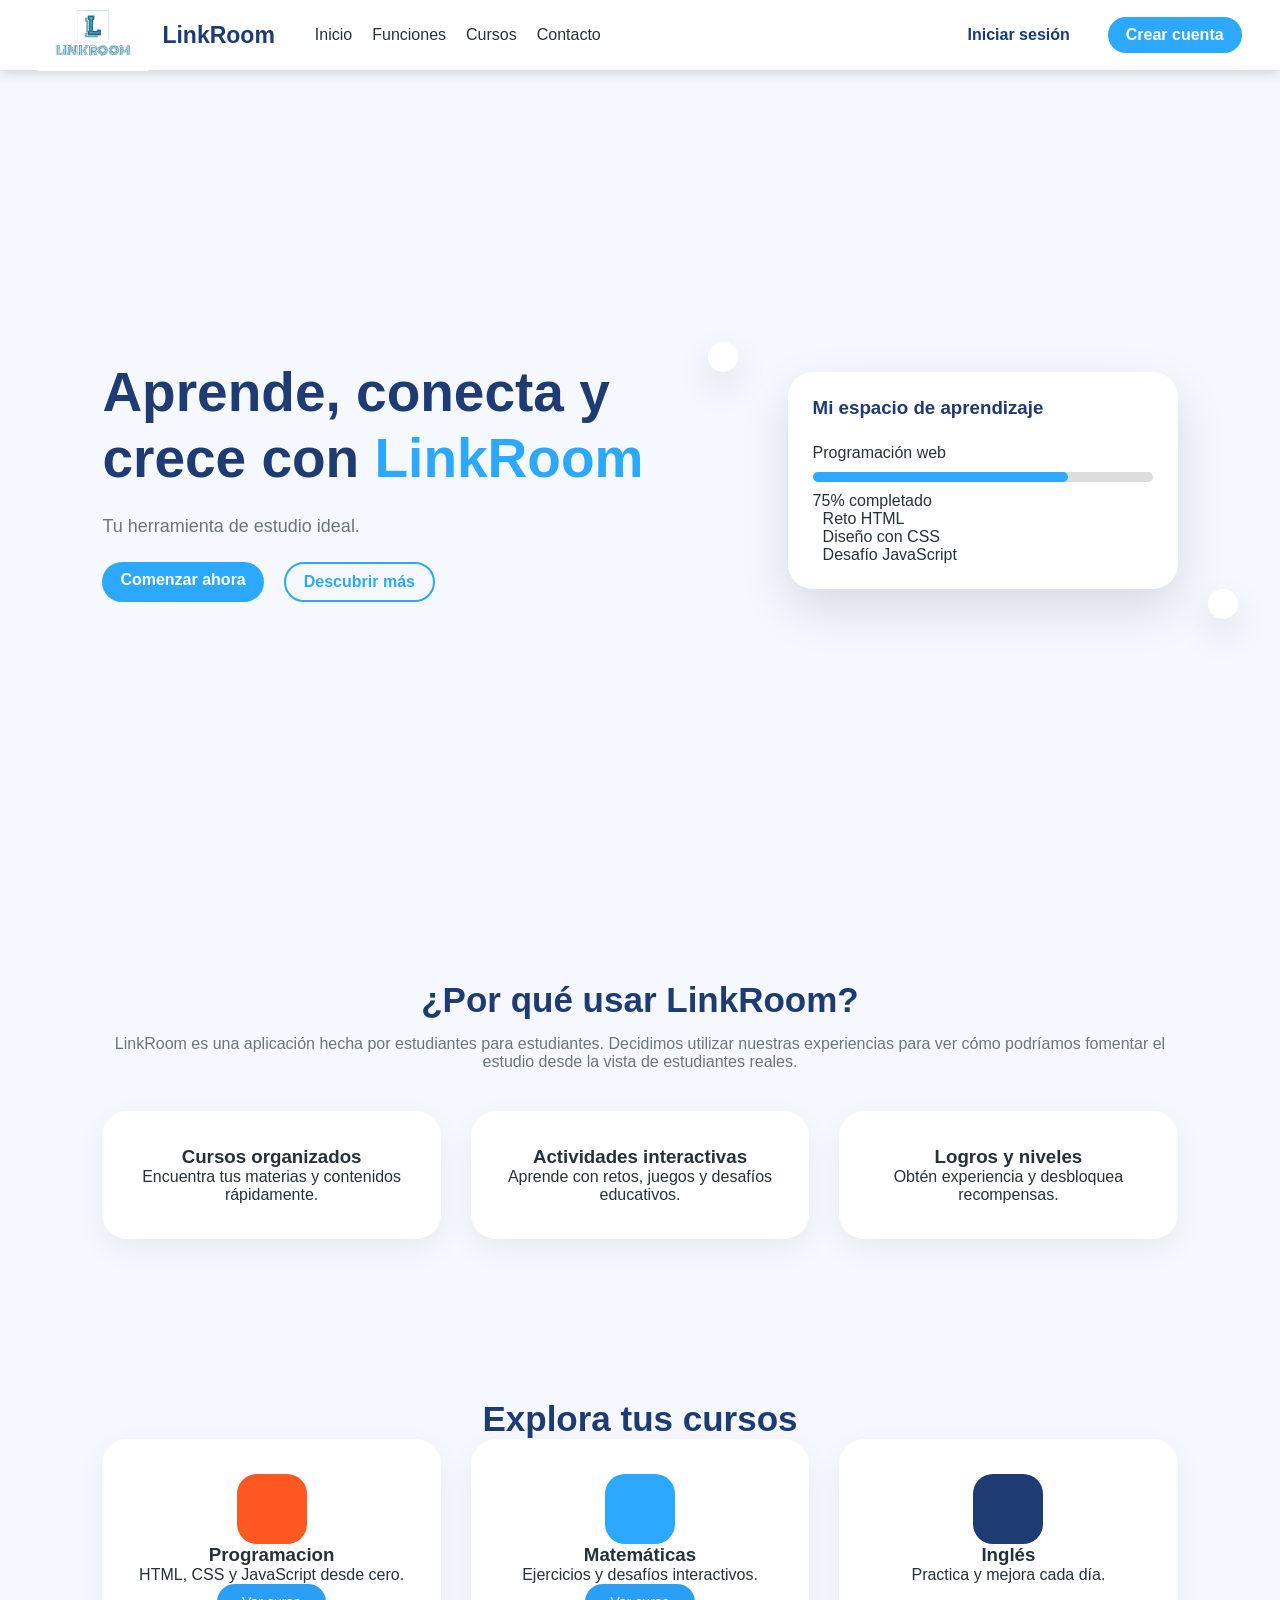
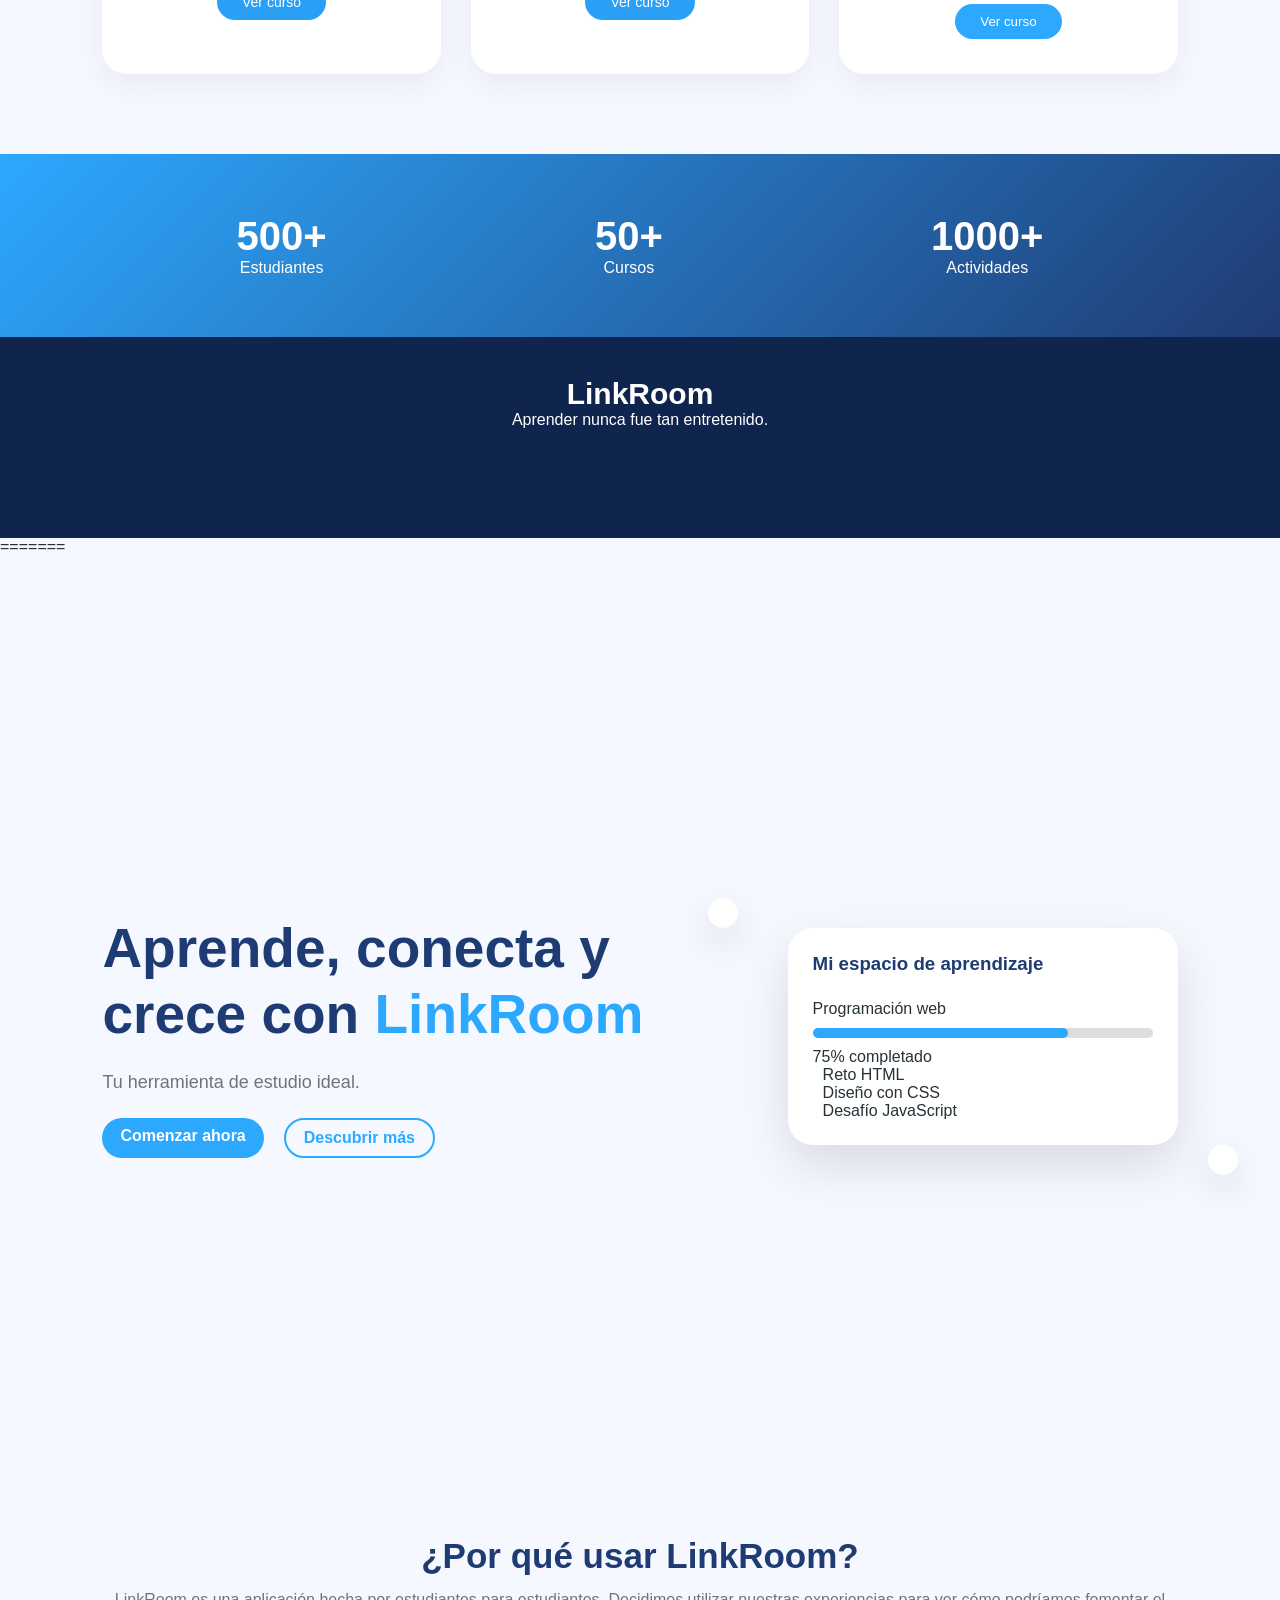
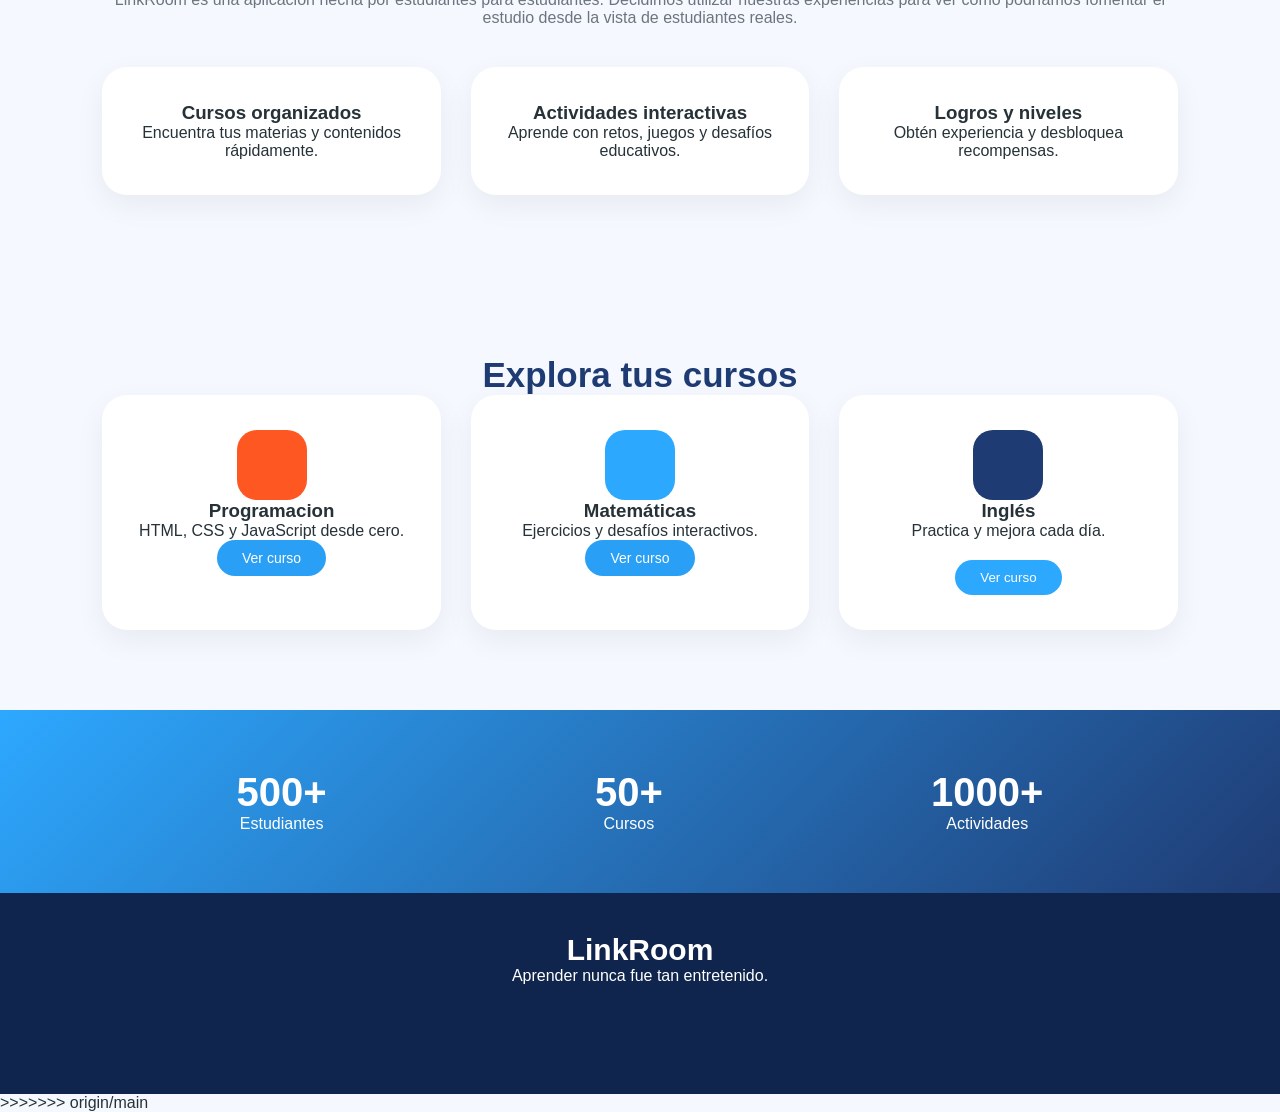
==== commit e9a5f72b: "borre un "comentario" linea 1 index" ====
--- a/index.html
+++ b/index.html
@@ -1,19 +1,237 @@
-<<<<<<< HEAD
+
 <!DOCTYPE html>
 <html lang="es">
-<head>
-    <meta charset="UTF-8">
-    <meta name="viewport" content="width=device-width, initial-scale=1.0">
-    <title>LinkRoom | Aprende, conecta y crece</title>
-    <link rel="stylesheet" href="linkroom.css">
-    <link rel="stylesheet" href="mockup.css">
-    <link rel="icon" href="LINKROOM.jpg" type="image/x-icon">
-</head>
-
-<body>
+  <head>
+      <meta charset="UTF-8">
+      <meta name="viewport" content="width=device-width, initial-scale=1.0">
+      <title>LinkRoom | Aprende, conecta y crece</title>
+      <link rel="stylesheet" href="linkroom.css">
+      <link rel="stylesheet" href="mockup.css">
+      <link rel="icon" href="LINKROOM.jpg" type="image/x-icon">
+  </head>
+
+  <body>
+    <header class="encabezado">
+      <div class="logo">
+      <img src="LINKROOM.jpg" alt="Logo de LinkRoom" class="logo-imagen">
+        <i class="fa-solid fa-link"></i>
+        <span>LinkRoom</span>
+      </div>
+
+      <nav class="navegacion">
+        <a href="#inicio">Inicio</a>
+        <a href="#funciones">Funciones</a>
+        <a href="#cursos">Cursos</a>
+        <a href="#contacto">Contacto</a>
+          <a href="https://www.instagram.com/linkroom.sip/"
+          target="_blank"
+          class="instagram"
+          aria-label="Instagram de LinkRoom">
+            <i class="fab fa-instagram"></i>
+        </a>
+      </nav>
+
+      <div class="botones-encabezado">
+        <a href="registro.html" class="login-btn">Iniciar sesión</a>
+        <a href="crear-cuenta.html" class="boton-principal">Crear cuenta</a>
+      </div>
+
+      <div class="menu-movil">
+        <i class="fa-solid fa-bars"></i>
+      </div>
+    </header>
+
+  <main>
+
+    <section class="principal" id="inicio">
+      <div class="texto-principal">
+        <h1>Aprende, conecta y crece con <span>LinkRoom</span></h1>
+        <p>Tu herramienta de estudio ideal.</p>
+
+        <div class="botones-principales">
+          <a href="registro.html" class="boton-principal">Comenzar ahora</a>
+          <a href="#funciones" class="boton-secundario">Descubrir más</a>
+        </div>
+      </div>
+
+      <div class="vista-panel">
+        <article class="tarjeta-flotante tarjeta-experiencia">
+          <i class="fa-solid fa-star"></i>
+        </article>
+
+        <article class="panel-estudiante">
+          <header class="panel-titulo">
+            <h3>Mi espacio de aprendizaje</h3>
+            <i class="fa-solid fa-graduation-cap"></i>
+          </header>
+
+          <div class="progreso">
+            <p>Programación web</p>
+
+            <div class="barra">
+              <div></div>
+            </div>
+
+            <span>75% completado</span>
+          </div>
+
+          <div class="lista-actividades">
+            <article>
+              <i class="fa-solid fa-code"></i>
+              Reto HTML
+            </article>
+
+            <article>
+              <i class="fa-solid fa-palette"></i>
+              Diseño con CSS
+            </article>
+
+            <article>
+              <i class="fa-solid fa-bolt"></i>
+              Desafío JavaScript
+            </article>
+          </div>
+        </article>
+
+        <article class="tarjeta-flotante tarjeta-nivel">
+          <i class="fa-solid fa-trophy"></i>
+        </article>
+      </div>
+    </section>
+
+    <section class="funciones" id="funciones">
+      <header>
+        <h2>¿Por qué usar LinkRoom?</h2>
+        <p class="descripcion-seccion">
+          LinkRoom es una aplicación hecha por estudiantes para estudiantes.
+          Decidimos utilizar nuestras experiencias para ver cómo podríamos
+          fomentar el estudio desde la vista de estudiantes reales.
+        </p>
+      </header>
+
+      <div class="contenedor-funciones">
+
+        <article class="tarjeta-funcion">
+          <i class="fa-solid fa-book-open"></i>
+          <h3>Cursos organizados</h3>
+          <p>Encuentra tus materias y contenidos rápidamente.</p>
+        </article>
+
+        <article class="tarjeta-funcion">
+          <i class="fa-solid fa-gamepad"></i>
+          <h3>Actividades interactivas</h3>
+          <p>Aprende con retos, juegos y desafíos educativos.</p>
+        </article>
+
+        <article class="tarjeta-funcion">
+          <i class="fa-solid fa-ranking-star"></i>
+          <h3>Logros y niveles</h3>
+          <p>Obtén experiencia y desbloquea recompensas.</p>
+        </article>
+
+      </div>
+    </section>
+
+    <section class="cursos" id="cursos">
+      <header>
+        <h2>Explora tus cursos</h2>
+      </header>
+
+      <div class="contenedor-cursos">
+
+        <article class="tarjeta-curso">
+          <div class="icono-curso naranja">
+            <i class="fa-brands fa-html5"></i>
+          </div>
+
+          <h3>Programacion</h3>
+          <p>HTML, CSS y JavaScript desde cero.</p>
+          <a href="clase-programacion.html" class="boton-curso">
+      Ver curso
+  </a>
+        </article>
+
+        <article class="tarjeta-curso">
+          <div class="icono-curso celeste">
+            <i class="fa-solid fa-calculator"></i>
+          </div>
+
+          <h3>Matemáticas</h3>
+          <p>Ejercicios y desafíos interactivos.</p>
+        <a href="matematicas-clase.html" class="boton-curso">
+      Ver curso
+  </a>
+        </article>
+
+        <article class="tarjeta-curso">
+          <div class="icono-curso azul">
+            <i class="fa-solid fa-language"></i>
+          </div>
+
+          <h3>Inglés</h3>
+          <p>Practica y mejora cada día.</p>
+          <button>Ver curso</button>
+        </article>
+
+      </div>
+    </section>
+
+    <section class="estadisticas">
+      <article>
+        <h2>500+</h2>
+        <p>Estudiantes</p>
+      </article>
+
+      <article>
+        <h2>50+</h2>
+        <p>Cursos</p>
+      </article>
+
+      <article>
+        <h2>1000+</h2>
+        <p>Actividades</p>
+      </article>
+    </section>
+
+  </main>
+
+  <footer id="contacto">
+    <div class="logo-pie">
+      <i class="fa-solid fa-link"></i>
+      LinkRoom
+    </div>
+
+    <p>Aprender nunca fue tan entretenido.</p>
+
+    <div class="redes">
+      <i class="fa-brands fa-instagram"></i>
+      <i class="fa-brands fa-discord"></i>
+      <i class="fa-brands fa-youtube"></i>
+    </div>
+
+
+  </footer>
+
+  <script src="js/principal.js"></script>
+
+  </body>
+  =======
+  <!DOCTYPE html>
+  <html lang="es">
+  <head>
+      <meta charset="UTF-8">
+      <meta name="viewport" content="width=device-width, initial-scale=1.0">
+
+      <title>LinkRoom | Aprende, conecta y crece</title>
+
+      <link rel="stylesheet" href="linkroom.css">
+      <link rel="stylesheet" href="mockup.css">
+  </head>
+  <body>
+
   <header class="encabezado">
     <div class="logo">
-    <img src="LINKROOM.jpg" alt="Logo de LinkRoom" class="logo-imagen">
+      <img src="LINKROOM.jpg" alt="Logo de LinkRoom" class="logo-imagen">
       <i class="fa-solid fa-link"></i>
       <span>LinkRoom</span>
     </div>
@@ -41,397 +259,179 @@
     </div>
   </header>
 
-<main>
-
-  <section class="principal" id="inicio">
-    <div class="texto-principal">
-      <h1>Aprende, conecta y crece con <span>LinkRoom</span></h1>
-      <p>Tu herramienta de estudio ideal.</p>
-
-      <div class="botones-principales">
-        <a href="registro.html" class="boton-principal">Comenzar ahora</a>
-        <a href="#funciones" class="boton-secundario">Descubrir más</a>
-      </div>
-    </div>
-
-    <div class="vista-panel">
-      <article class="tarjeta-flotante tarjeta-experiencia">
-        <i class="fa-solid fa-star"></i>
+  <main>
+
+    <section class="principal" id="inicio">
+      <div class="texto-principal">
+        <h1>Aprende, conecta y crece con <span>LinkRoom</span></h1>
+        <p>Tu herramienta de estudio ideal.</p>
+
+        <div class="botones-principales">
+          <a href="registro.html" class="boton-principal">Comenzar ahora</a>
+          <a href="#funciones" class="boton-secundario">Descubrir más</a>
+        </div>
+      </div>
+
+      <div class="vista-panel">
+        <article class="tarjeta-flotante tarjeta-experiencia">
+          <i class="fa-solid fa-star"></i>
+        </article>
+
+        <article class="panel-estudiante">
+          <header class="panel-titulo">
+            <h3>Mi espacio de aprendizaje</h3>
+            <i class="fa-solid fa-graduation-cap"></i>
+          </header>
+
+          <div class="progreso">
+            <p>Programación web</p>
+
+            <div class="barra">
+              <div></div>
+            </div>
+
+            <span>75% completado</span>
+          </div>
+
+          <div class="lista-actividades">
+            <article>
+              <i class="fa-solid fa-code"></i>
+              Reto HTML
+            </article>
+
+            <article>
+              <i class="fa-solid fa-palette"></i>
+              Diseño con CSS
+            </article>
+
+            <article>
+              <i class="fa-solid fa-bolt"></i>
+              Desafío JavaScript
+            </article>
+          </div>
+        </article>
+
+        <article class="tarjeta-flotante tarjeta-nivel">
+          <i class="fa-solid fa-trophy"></i>
+        </article>
+      </div>
+    </section>
+
+    <section class="funciones" id="funciones">
+      <header>
+        <h2>¿Por qué usar LinkRoom?</h2>
+        <p class="descripcion-seccion">
+          LinkRoom es una aplicación hecha por estudiantes para estudiantes.
+          Decidimos utilizar nuestras experiencias para ver cómo podríamos
+          fomentar el estudio desde la vista de estudiantes reales.
+        </p>
+      </header>
+
+      <div class="contenedor-funciones">
+
+        <article class="tarjeta-funcion">
+          <i class="fa-solid fa-book-open"></i>
+          <h3>Cursos organizados</h3>
+          <p>Encuentra tus materias y contenidos rápidamente.</p>
+        </article>
+
+        <article class="tarjeta-funcion">
+          <i class="fa-solid fa-gamepad"></i>
+          <h3>Actividades interactivas</h3>
+          <p>Aprende con retos, juegos y desafíos educativos.</p>
+        </article>
+
+        <article class="tarjeta-funcion">
+          <i class="fa-solid fa-ranking-star"></i>
+          <h3>Logros y niveles</h3>
+          <p>Obtén experiencia y desbloquea recompensas.</p>
+        </article>
+
+      </div>
+    </section>
+
+    <section class="cursos" id="cursos">
+      <header>
+        <h2>Explora tus cursos</h2>
+      </header>
+
+      <div class="contenedor-cursos">
+
+        <article class="tarjeta-curso">
+          <div class="icono-curso naranja">
+            <i class="fa-brands fa-html5"></i>
+          </div>
+
+          <h3>Programacion</h3>
+          <p>HTML, CSS y JavaScript desde cero.</p>
+          <a href="clase-programacion.html" class="boton-curso">
+      Ver curso
+  </a>
+        </article>
+
+        <article class="tarjeta-curso">
+          <div class="icono-curso celeste">
+            <i class="fa-solid fa-calculator"></i>
+          </div>
+
+          <h3>Matemáticas</h3>
+          <p>Ejercicios y desafíos interactivos.</p>
+        <a href="matematicas-clase.html" class="boton-curso">
+      Ver curso
+  </a>
+        </article>
+
+        <article class="tarjeta-curso">
+          <div class="icono-curso azul">
+            <i class="fa-solid fa-language"></i>
+          </div>
+
+          <h3>Inglés</h3>
+          <p>Practica y mejora cada día.</p>
+          <button>Ver curso</button>
+        </article>
+
+      </div>
+    </section>
+
+    <section class="estadisticas">
+      <article>
+        <h2>500+</h2>
+        <p>Estudiantes</p>
       </article>
 
-      <article class="panel-estudiante">
-        <header class="panel-titulo">
-          <h3>Mi espacio de aprendizaje</h3>
-          <i class="fa-solid fa-graduation-cap"></i>
-        </header>
-
-        <div class="progreso">
-          <p>Programación web</p>
-
-          <div class="barra">
-            <div></div>
-          </div>
-
-          <span>75% completado</span>
-        </div>
-
-        <div class="lista-actividades">
-          <article>
-            <i class="fa-solid fa-code"></i>
-            Reto HTML
-          </article>
-
-          <article>
-            <i class="fa-solid fa-palette"></i>
-            Diseño con CSS
-          </article>
-
-          <article>
-            <i class="fa-solid fa-bolt"></i>
-            Desafío JavaScript
-          </article>
-        </div>
-      </article>
-
-      <article class="tarjeta-flotante tarjeta-nivel">
-        <i class="fa-solid fa-trophy"></i>
-      </article>
-    </div>
-  </section>
-
-  <section class="funciones" id="funciones">
-    <header>
-      <h2>¿Por qué usar LinkRoom?</h2>
-      <p class="descripcion-seccion">
-        LinkRoom es una aplicación hecha por estudiantes para estudiantes.
-        Decidimos utilizar nuestras experiencias para ver cómo podríamos
-        fomentar el estudio desde la vista de estudiantes reales.
-      </p>
-    </header>
-
-    <div class="contenedor-funciones">
-
-      <article class="tarjeta-funcion">
-        <i class="fa-solid fa-book-open"></i>
-        <h3>Cursos organizados</h3>
-        <p>Encuentra tus materias y contenidos rápidamente.</p>
-      </article>
-
-      <article class="tarjeta-funcion">
-        <i class="fa-solid fa-gamepad"></i>
-        <h3>Actividades interactivas</h3>
-        <p>Aprende con retos, juegos y desafíos educativos.</p>
-      </article>
-
-      <article class="tarjeta-funcion">
-        <i class="fa-solid fa-ranking-star"></i>
-        <h3>Logros y niveles</h3>
-        <p>Obtén experiencia y desbloquea recompensas.</p>
-      </article>
-
-    </div>
-  </section>
-
-  <section class="cursos" id="cursos">
-    <header>
-      <h2>Explora tus cursos</h2>
-    </header>
-
-    <div class="contenedor-cursos">
-
-      <article class="tarjeta-curso">
-        <div class="icono-curso naranja">
-          <i class="fa-brands fa-html5"></i>
-        </div>
-
-        <h3>Programacion</h3>
-        <p>HTML, CSS y JavaScript desde cero.</p>
-        <a href="clase-programacion.html" class="boton-curso">
-    Ver curso
-</a>
-      </article>
-
-      <article class="tarjeta-curso">
-        <div class="icono-curso celeste">
-          <i class="fa-solid fa-calculator"></i>
-        </div>
-
-        <h3>Matemáticas</h3>
-        <p>Ejercicios y desafíos interactivos.</p>
-      <a href="matematicas-clase.html" class="boton-curso">
-    Ver curso
-</a>
-      </article>
-
-      <article class="tarjeta-curso">
-        <div class="icono-curso azul">
-          <i class="fa-solid fa-language"></i>
-        </div>
-
-        <h3>Inglés</h3>
-        <p>Practica y mejora cada día.</p>
-        <button>Ver curso</button>
-      </article>
-
-    </div>
-  </section>
-
-  <section class="estadisticas">
-    <article>
-      <h2>500+</h2>
-      <p>Estudiantes</p>
-    </article>
-
-    <article>
-      <h2>50+</h2>
-      <p>Cursos</p>
-    </article>
-
-    <article>
-      <h2>1000+</h2>
-      <p>Actividades</p>
-    </article>
-  </section>
-
-</main>
-
-<footer id="contacto">
-  <div class="logo-pie">
-    <i class="fa-solid fa-link"></i>
-    LinkRoom
-  </div>
-
-  <p>Aprender nunca fue tan entretenido.</p>
-
-  <div class="redes">
-    <i class="fa-brands fa-instagram"></i>
-    <i class="fa-brands fa-discord"></i>
-    <i class="fa-brands fa-youtube"></i>
-  </div>
-
-
-</footer>
-
-<script src="js/principal.js"></script>
-
-</body>
-=======
-<!DOCTYPE html>
-<html lang="es">
-<head>
-    <meta charset="UTF-8">
-    <meta name="viewport" content="width=device-width, initial-scale=1.0">
-
-    <title>LinkRoom | Aprende, conecta y crece</title>
-
-    <link rel="stylesheet" href="linkroom.css">
-    <link rel="stylesheet" href="mockup.css">
-</head>
-<body>
-
-<header class="encabezado">
-  <div class="logo">
-     <img src="LINKROOM.jpg" alt="Logo de LinkRoom" class="logo-imagen">
-    <i class="fa-solid fa-link"></i>
-    <span>LinkRoom</span>
-  </div>
-
-  <nav class="navegacion">
-    <a href="#inicio">Inicio</a>
-    <a href="#funciones">Funciones</a>
-    <a href="#cursos">Cursos</a>
-    <a href="#contacto">Contacto</a>
-      <a href="https://www.instagram.com/linkroom.sip/"
-      target="_blank"
-      class="instagram"
-      aria-label="Instagram de LinkRoom">
-        <i class="fab fa-instagram"></i>
-    </a>
-  </nav>
-
-  <div class="botones-encabezado">
-    <a href="registro.html" class="login-btn">Iniciar sesión</a>
-    <a href="crear-cuenta.html" class="boton-principal">Crear cuenta</a>
-  </div>
-
-  <div class="menu-movil">
-    <i class="fa-solid fa-bars"></i>
-  </div>
-</header>
-
-<main>
-
-  <section class="principal" id="inicio">
-    <div class="texto-principal">
-      <h1>Aprende, conecta y crece con <span>LinkRoom</span></h1>
-      <p>Tu herramienta de estudio ideal.</p>
-
-      <div class="botones-principales">
-        <a href="registro.html" class="boton-principal">Comenzar ahora</a>
-        <a href="#funciones" class="boton-secundario">Descubrir más</a>
-      </div>
-    </div>
-
-    <div class="vista-panel">
-      <article class="tarjeta-flotante tarjeta-experiencia">
-        <i class="fa-solid fa-star"></i>
-      </article>
-
-      <article class="panel-estudiante">
-        <header class="panel-titulo">
-          <h3>Mi espacio de aprendizaje</h3>
-          <i class="fa-solid fa-graduation-cap"></i>
-        </header>
-
-        <div class="progreso">
-          <p>Programación web</p>
-
-          <div class="barra">
-            <div></div>
-          </div>
-
-          <span>75% completado</span>
-        </div>
-
-        <div class="lista-actividades">
-          <article>
-            <i class="fa-solid fa-code"></i>
-            Reto HTML
-          </article>
-
-          <article>
-            <i class="fa-solid fa-palette"></i>
-            Diseño con CSS
-          </article>
-
-          <article>
-            <i class="fa-solid fa-bolt"></i>
-            Desafío JavaScript
-          </article>
-        </div>
-      </article>
-
-      <article class="tarjeta-flotante tarjeta-nivel">
-        <i class="fa-solid fa-trophy"></i>
-      </article>
-    </div>
-  </section>
-
-  <section class="funciones" id="funciones">
-    <header>
-      <h2>¿Por qué usar LinkRoom?</h2>
-      <p class="descripcion-seccion">
-        LinkRoom es una aplicación hecha por estudiantes para estudiantes.
-        Decidimos utilizar nuestras experiencias para ver cómo podríamos
-        fomentar el estudio desde la vista de estudiantes reales.
-      </p>
-    </header>
-
-    <div class="contenedor-funciones">
-
-      <article class="tarjeta-funcion">
-        <i class="fa-solid fa-book-open"></i>
-        <h3>Cursos organizados</h3>
-        <p>Encuentra tus materias y contenidos rápidamente.</p>
-      </article>
-
-      <article class="tarjeta-funcion">
-        <i class="fa-solid fa-gamepad"></i>
-        <h3>Actividades interactivas</h3>
-        <p>Aprende con retos, juegos y desafíos educativos.</p>
-      </article>
-
-      <article class="tarjeta-funcion">
-        <i class="fa-solid fa-ranking-star"></i>
-        <h3>Logros y niveles</h3>
-        <p>Obtén experiencia y desbloquea recompensas.</p>
-      </article>
-
-    </div>
-  </section>
-
-  <section class="cursos" id="cursos">
-    <header>
-      <h2>Explora tus cursos</h2>
-    </header>
-
-    <div class="contenedor-cursos">
-
-      <article class="tarjeta-curso">
-        <div class="icono-curso naranja">
-          <i class="fa-brands fa-html5"></i>
-        </div>
-
-        <h3>Programacion</h3>
-        <p>HTML, CSS y JavaScript desde cero.</p>
-        <a href="clase-programacion.html" class="boton-curso">
-    Ver curso
-</a>
-      </article>
-
-      <article class="tarjeta-curso">
-        <div class="icono-curso celeste">
-          <i class="fa-solid fa-calculator"></i>
-        </div>
-
-        <h3>Matemáticas</h3>
-        <p>Ejercicios y desafíos interactivos.</p>
-      <a href="matematicas-clase.html" class="boton-curso">
-    Ver curso
-</a>
-      </article>
-
-      <article class="tarjeta-curso">
-        <div class="icono-curso azul">
-          <i class="fa-solid fa-language"></i>
-        </div>
-
-        <h3>Inglés</h3>
-        <p>Practica y mejora cada día.</p>
-        <button>Ver curso</button>
-      </article>
-
-    </div>
-  </section>
-
-  <section class="estadisticas">
-    <article>
-      <h2>500+</h2>
-      <p>Estudiantes</p>
-    </article>
-
-    <article>
-      <h2>50+</h2>
-      <p>Cursos</p>
-      </article>
-
       <article>
-        <h2>1000+</h2>
-        <p>Actividades</p>
-      </article>
-    </section>
-
-  </main>
-
-  <footer id="contacto">
-    <div class="logo-pie">
-      <i class="fa-solid fa-link"></i>
-      LinkRoom
-    </div>
-
-    <p>Aprender nunca fue tan entretenido.</p>
-
-    <div class="redes">
-      <i class="fa-brands fa-instagram"></i>
-      <i class="fa-brands fa-discord"></i>
-      <i class="fa-brands fa-youtube"></i>
-    </div>
-
-
-</footer>
-
-<script src="js/principal.js"></script>
-
-</body>
->>>>>>> origin/main
+        <h2>50+</h2>
+        <p>Cursos</p>
+        </article>
+
+        <article>
+          <h2>1000+</h2>
+          <p>Actividades</p>
+        </article>
+      </section>
+
+    </main>
+
+    <footer id="contacto">
+      <div class="logo-pie">
+        <i class="fa-solid fa-link"></i>
+        LinkRoom
+      </div>
+
+      <p>Aprender nunca fue tan entretenido.</p>
+
+      <div class="redes">
+        <i class="fa-brands fa-instagram"></i>
+        <i class="fa-brands fa-discord"></i>
+        <i class="fa-brands fa-youtube"></i>
+      </div>
+
+
+  </footer>
+
+  <script src="js/principal.js"></script>
+
+  </body>
+  >>>>>>> origin/main
 </html>
